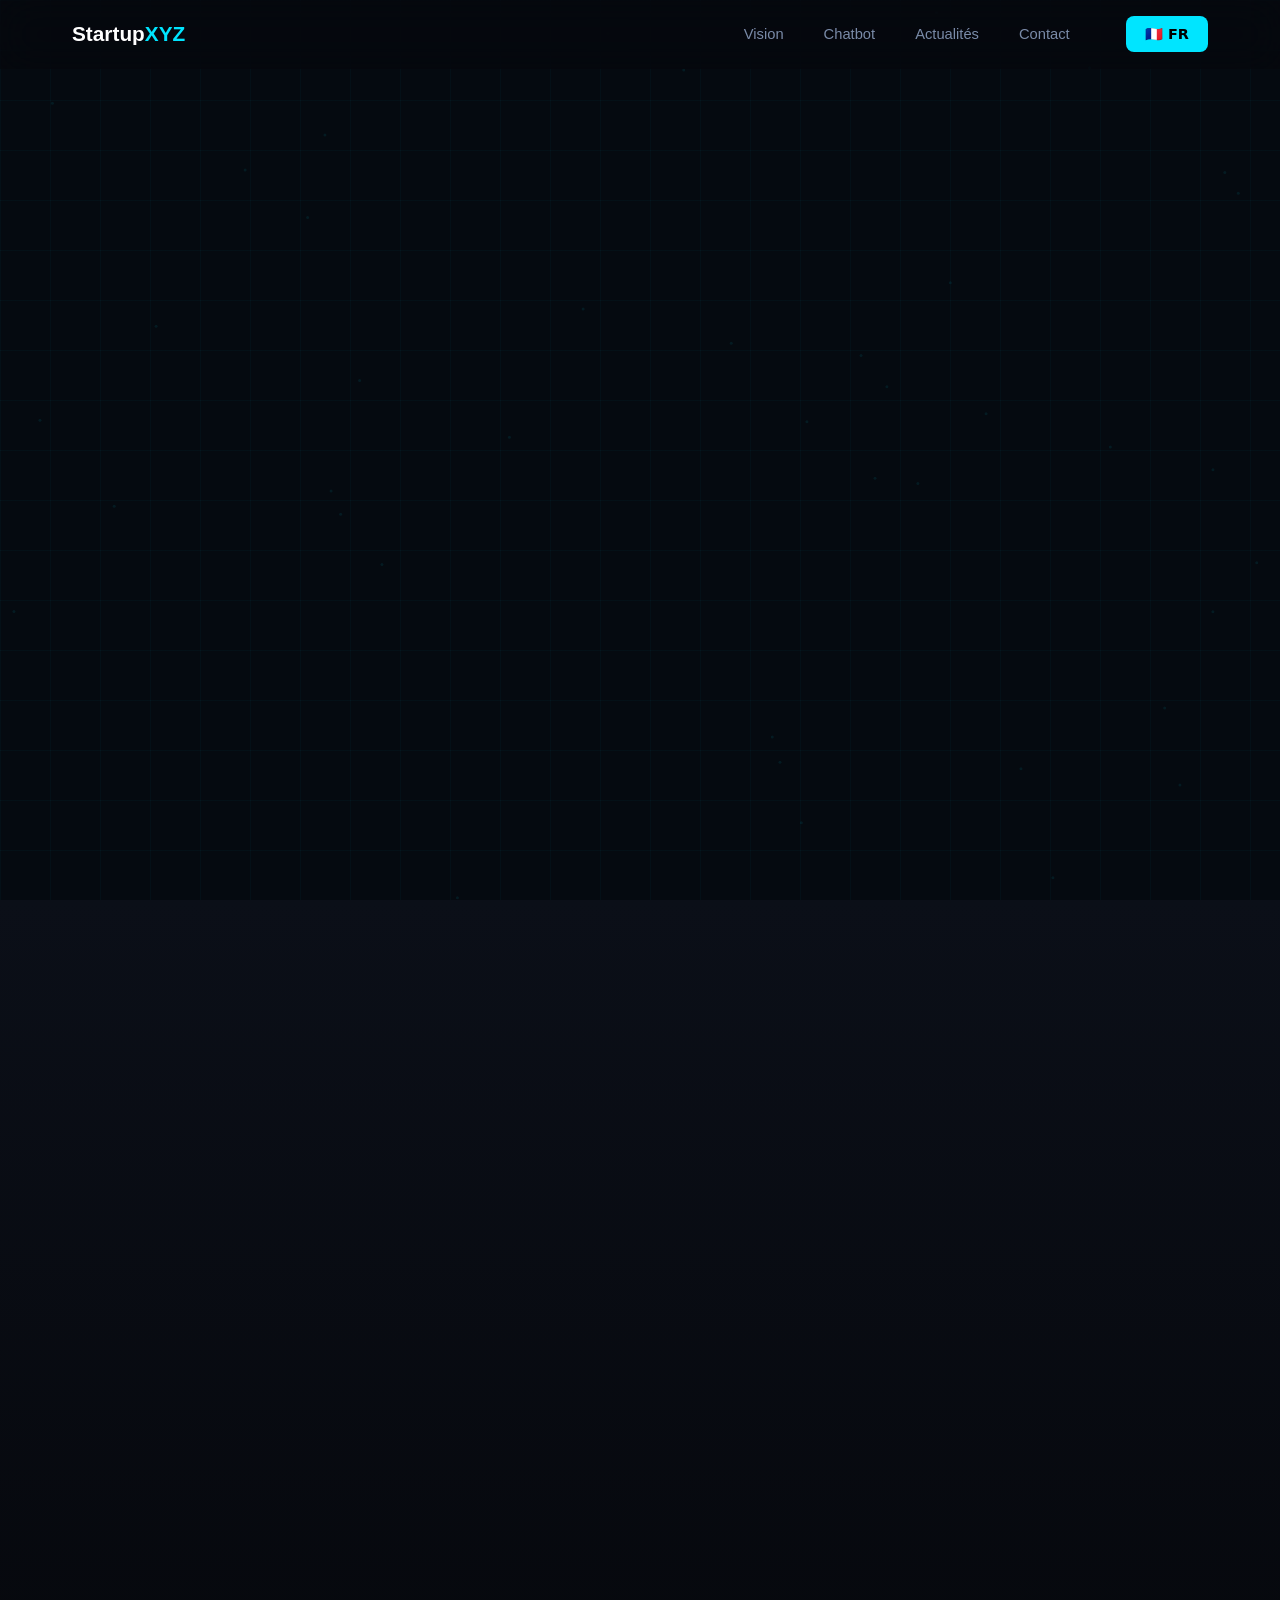
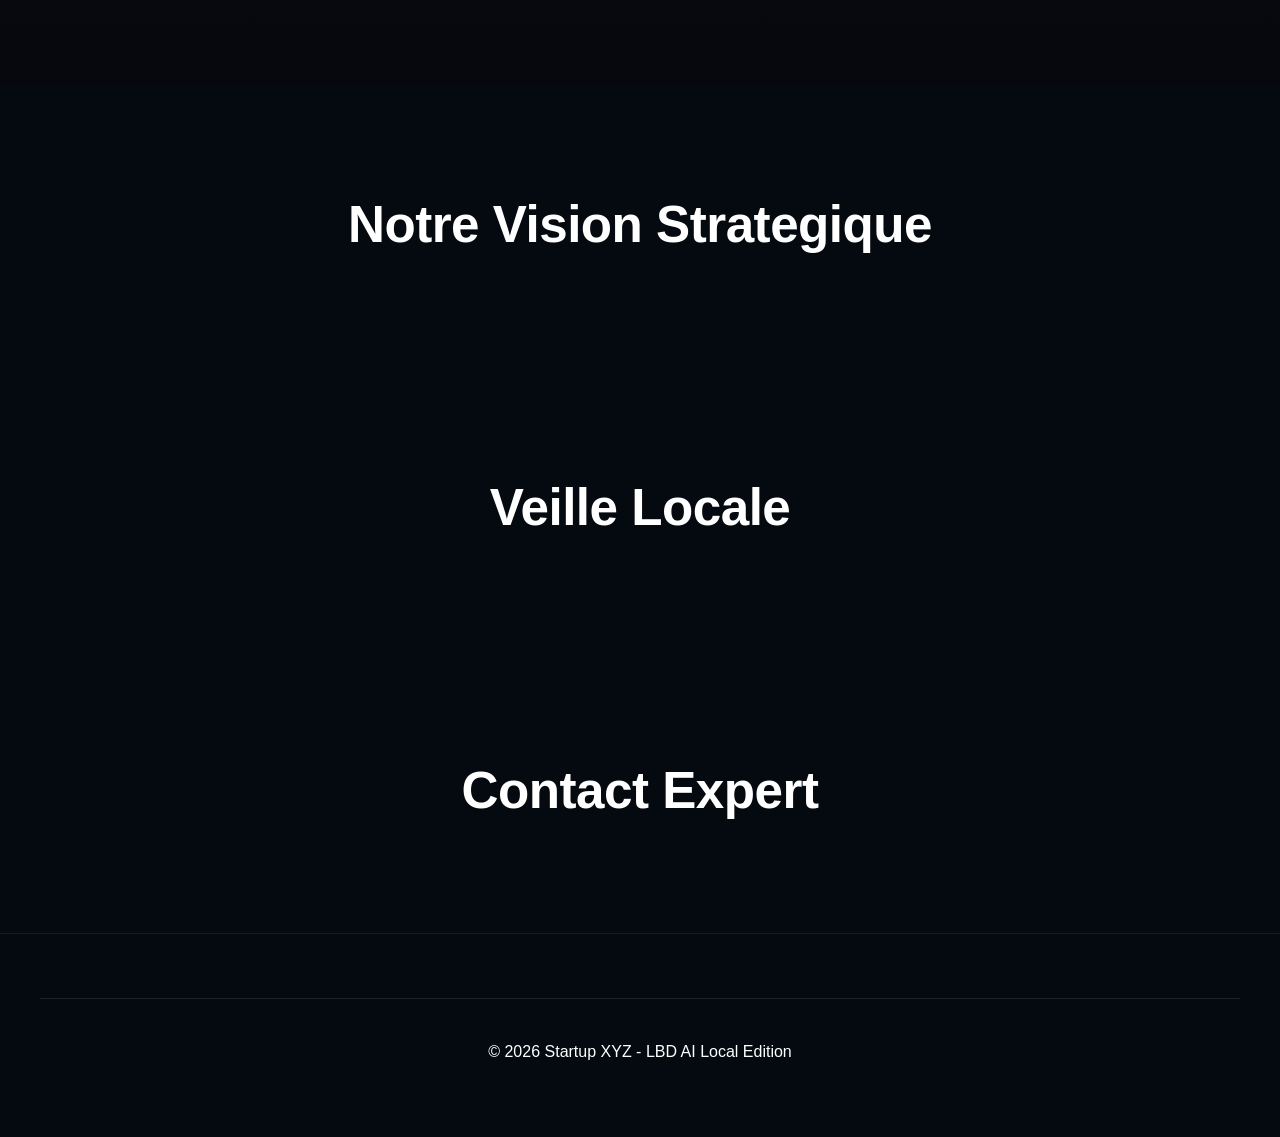
==== index.html @ 2451de5b "Premier deploiement LBD AI" ====
<!DOCTYPE html>
<html lang="fr">
<head>
    <meta charset="UTF-8">
    <meta name="viewport" content="width=device-width, initial-scale=1.0">
    <title data-i18n="doc_title">Startup XYZ | LBD AI - Offline Intelligence</title>
    <link rel="stylesheet" href="style.css">
    <style>
        :root {
            --font-main: 'Segoe UI', Roboto, Helvetica, Arial, sans-serif;
        }
        body { font-family: var(--font-main); background: #050a10; color: #fff; margin: 0; overflow-x: hidden; }
    </style>
</head>
<body>
    <canvas id="particle-canvas"></canvas>

    <header id="main-header">
        <nav class="container">
            <a href="#" class="logo">
                <span class="logo-text">Startup<span class="accent">XYZ</span></span>
            </a>
            <ul class="nav-links">
                <li><a href="#vision" data-i18n="nav_vision">Vision</a></li>
                <li><a href="#chatbot" data-i18n="nav_chatbot">Chatbot</a></li>
                <li><a href="#actualites" data-i18n="nav_actualites">Actualités</a></li>
                <li><a href="#contact" data-i18n="nav_contact">Contact</a></li>
                <li class="lang-switcher">
                    <button class="lang-btn" id="lang-btn"><span id="current-lang-text">🇫🇷 FR</span></button>
                    <div class="lang-dropdown" id="lang-dropdown">
                        <button class="lang-opt" data-lang="fr">🇫🇷 FR</button>
                        <button class="lang-opt" data-lang="en">🇬🇧 EN</button>
                        <button class="lang-opt" data-lang="es">🇪🇸 ES</button>
                        <button class="lang-opt" data-lang="ru">🇷🇺 RU</button>
                    </div>
                </li>
            </ul>
        </nav>
    </header>

    <main>
        <section id="hero">
            <div class="container hero-grid">
                <div class="hero-content">
                    <div class="badge reveal" data-i18n="hero_badge">🔒 Mode Local (Offline)</div>
                    <h1 class="reveal" data-i18n="hero_title">Intelligence Cyber avec <span class="gradient-text">LBD AI</span></h1>
                    <p class="subtitle reveal" data-i18n="hero_subtitle">Plateforme d'analyse géopolitique locale sécurisée.</p>
                    <div class="hero-cta reveal"><a href="#chatbot" class="btn-glow">Lancer l'analyse</a></div>
                </div>
                <div class="hero-visual reveal">
                    <div class="globe-container">
                        <img src="tech_globe.png" alt="Globe" class="hero-img">
                        <div class="pulse-ring"></div>
                    </div>
                </div>
            </div>
        </section>

        <section id="chatbot" class="section section-accent">
            <div class="container">
                <div class="chat-layout">
                    <div class="chat-info reveal">
                        <div class="badge">Système Expert 5.0</div>
                        <h2 data-i18n="chat_title">Analyse <span class="gradient-text">Géo-Tech</span></h2>
                        <ul class="check-list">
                            <li>Analyses multi-sources OSINT</li>
                            <li>Contexte diplomatique</li>
                            <li>Recommandations stratégiques</li>
                        </ul>
                        <div class="nexus-card">
                            <img src="ai_avatar.png" alt="LBD AI" class="nexus-avatar-img">
                            <div class="nexus-id">
                                <span class="nexus-name">LBD <span class="gradient-text">AI</span></span>
                                <span class="nexus-status">Actif & Chiffré</span>
                            </div>
                        </div>
                    </div>
                    
                    <div class="chat-widget reveal" id="chat-widget">
                        <div class="chat-header">
                            <div class="chat-header-left">
                                <img src="ai_avatar.png" alt="LBD AI" class="chat-avatar">
                                <div><span class="chat-bot-name">LBD AI</span><span class="chat-bot-status">Prêt</span></div>
                            </div>
                            <div class="chat-limit-counter" id="chat-limit">Question 0/5</div>
                        </div>
                        <div class="chat-messages" id="chat-messages">
                            <div class="chat-msg bot">
                                <img src="ai_avatar.png" alt="AI" class="msg-avatar">
                                <div class="msg-bubble">Bonjour ! Je suis LBD AI. Comment puis-je vous aider aujourd'hui ?</div>
                            </div>
                        </div>
                        <form class="chat-input-area" id="chat-form">
                            <input type="text" id="chat-input" placeholder="Posez votre question..." autocomplete="off">
                            <button type="submit">GO</button>
                        </form>
                    </div>
                </div>
            </div>
        </section>

        <section id="vision" class="section">
            <div class="container"><h2 style="text-align:center">Notre Vision Strategique</h2></div>
        </section>
        
        <section id="actualites" class="section">
            <div class="container"><h2 style="text-align:center">Veille Locale</h2></div>
        </section>

        <section id="contact" class="section">
            <div class="container"><h2 style="text-align:center">Contact Expert</h2></div>
        </section>
    </main>

    <footer>
        <div class="container" style="text-align:center; padding: 40px 0; border-top: 1px solid rgba(255,255,255,0.1);">
            <p>&copy; 2026 Startup XYZ - LBD AI Local Edition</p>
        </div>
    </footer>

    <script type="module" src="main.js"></script>
</body>
</html>
---- style.css ----
/* ============================================
   GeoTech Analysis — Design System
   ============================================ */

:root {
    --bg: #06080d;
    --bg-card: #0d1117;
    --bg-accent: #0b0f18;
    --primary: #00e5ff;
    --accent: #7c3aed;
    --green: #22d3ee;
    --red: #ef4444;
    --orange: #f59e0b;
    --text: #e8ecf1;
    --text-muted: #7a8ba8;
    --glass: rgba(255, 255, 255, 0.04);
    --glass-border: rgba(255, 255, 255, 0.08);
    --glass-hover: rgba(255, 255, 255, 0.07);
    --radius: 16px;
    --radius-sm: 8px;
    --font: 'Outfit', system-ui, sans-serif;
    --mono: 'JetBrains Mono', monospace;
    --transition: 0.3s cubic-bezier(0.4, 0, 0.2, 1);
    --shadow: 0 8px 32px rgba(0, 0, 0, 0.4);
}

/* Reset */
*, *::before, *::after { margin: 0; padding: 0; box-sizing: border-box; }

html { scroll-behavior: smooth; }

body {
    font-family: var(--font);
    background: var(--bg);
    color: var(--text);
    line-height: 1.65;
    overflow-x: hidden;
    -webkit-font-smoothing: antialiased;
}

a { color: inherit; text-decoration: none; }

img { max-width: 100%; height: auto; }

.container { max-width: 1200px; margin: 0 auto; padding: 0 2rem; }

.section { padding: 7rem 0; position: relative; }

.section-accent {
    background: linear-gradient(180deg, var(--bg-accent) 0%, var(--bg) 100%);
}

/* Elite Background Grid */
body::before {
    content: '';
    position: fixed;
    top: 0;
    left: 0;
    width: 100%;
    height: 100%;
    background-image: 
        linear-gradient(rgba(0, 229, 255, 0.03) 1px, transparent 1px),
        linear-gradient(90deg, rgba(0, 229, 255, 0.03) 1px, transparent 1px);
    background-size: 50px 50px;
    z-index: -1;
    pointer-events: none;
}

/* ============================================
   Particle Canvas
   ============================================ */
#particle-canvas {
    position: fixed;
    top: 0;
    left: 0;
    width: 100%;
    height: 100%;
    z-index: 0;
    pointer-events: none;
    opacity: 0.4;
}

/* ============================================
   Typography
   ============================================ */
h1, h2, h3, h4 { font-weight: 800; line-height: 1.15; }

h1 { font-size: clamp(2.5rem, 5vw, 4.2rem); letter-spacing: -0.02em; }
h2 { font-size: clamp(2rem, 4vw, 3.2rem); letter-spacing: -0.01em; }
h3 { font-size: 1.4rem; font-weight: 700; }

.gradient-text {
    background: linear-gradient(135deg, var(--primary) 0%, var(--accent) 100%);
    -webkit-background-clip: text;
    -webkit-text-fill-color: transparent;
    background-clip: text;
}

/* Glitch Effect */
.glitch-hover:hover {
    animation: glitch 0.3s cubic-bezier(.25,.46,.45,.94) both infinite;
}

@keyframes glitch {
    0% { transform: translate(0); }
    20% { transform: translate(-2px, 2px); }
    40% { transform: translate(-2px, -2px); }
    60% { transform: translate(2px, 2px); }
    80% { transform: translate(2px, -2px); }
    100% { transform: translate(0); }
}

.badge {
    display: inline-block;
    padding: 0.35rem 1rem;
    border-radius: 50px;
    background: rgba(0, 229, 255, 0.08);
    border: 1px solid rgba(0, 229, 255, 0.2);
    color: var(--primary);
    font-size: 0.8rem;
    font-weight: 600;
    text-transform: uppercase;
    letter-spacing: 2px;
    margin-bottom: 1.5rem;
}

/* ============================================
   Glass Effect
   ============================================ */
.glass {
    background: var(--glass);
    backdrop-filter: blur(16px);
    -webkit-backdrop-filter: blur(16px);
    border: 1px solid var(--glass-border);
    border-radius: var(--radius);
}

/* ============================================
   Buttons
   ============================================ */
.btn-glow {
    display: inline-flex;
    align-items: center;
    gap: 0.6rem;
    padding: 0.9rem 2rem;
    background: var(--primary);
    color: #000;
    font-weight: 700;
    font-size: 0.95rem;
    border: none;
    border-radius: var(--radius-sm);
    cursor: pointer;
    font-family: var(--font);
    transition: var(--transition);
    box-shadow: 0 0 20px rgba(0, 229, 255, 0.3);
    position: relative;
    overflow: hidden;
}

.btn-glow::before {
    content: '';
    position: absolute;
    top: 0;
    left: -100%;
    width: 100%;
    height: 100%;
    background: linear-gradient(90deg, transparent, rgba(255,255,255,0.3), transparent);
    transition: left 0.5s;
}

.btn-glow:hover::before { left: 100%; }

.btn-glow:hover {
    transform: translateY(-3px);
    box-shadow: 0 0 40px rgba(0, 229, 255, 0.5);
}

.btn-outline {
    display: inline-flex;
    align-items: center;
    gap: 0.5rem;
    padding: 0.9rem 2rem;
    background: transparent;
    color: var(--text);
    font-weight: 600;
    font-size: 0.95rem;
    border: 1px solid var(--glass-border);
    border-radius: var(--radius-sm);
    cursor: pointer;
    font-family: var(--font);
    transition: var(--transition);
}

.btn-outline:hover {
    border-color: var(--primary);
    background: rgba(0, 229, 255, 0.05);
    color: var(--primary);
}

.btn-nav {
    padding: 0.6rem 1.5rem;
    background: var(--primary);
    color: #000 !important;
    font-weight: 700;
    border-radius: var(--radius-sm);
    font-size: 0.9rem;
    transition: var(--transition);
}

.btn-nav:hover { box-shadow: 0 0 20px rgba(0, 229, 255, 0.4); }

.btn-full { width: 100%; justify-content: center; }

/* ============================================
   Header
   ============================================ */
#main-header {
    position: fixed;
    top: 0;
    width: 100%;
    z-index: 1000;
    padding: 1rem 0;
    background: rgba(6, 8, 13, 0.6);
    backdrop-filter: blur(20px);
    -webkit-backdrop-filter: blur(20px);
    border-bottom: 1px solid transparent;
    transition: var(--transition);
}

#main-header.scrolled {
    background: rgba(6, 8, 13, 0.92);
    border-bottom-color: var(--glass-border);
    padding: 0.7rem 0;
}

#main-header .container {
    display: flex;
    justify-content: space-between;
    align-items: center;
}

.logo {
    display: flex;
    align-items: center;
    gap: 0.6rem;
    font-size: 1.3rem;
    font-weight: 800;
    z-index: 1001;
}

.logo .accent { color: var(--primary); }

.nav-links {
    list-style: none;
    display: flex;
    align-items: center;
    gap: 2.5rem;
}

.nav-links a {
    font-size: 0.92rem;
    font-weight: 500;
    color: var(--text-muted);
    transition: color var(--transition);
    position: relative;
}

.nav-links a:not(.btn-nav):hover { color: var(--primary); }

.nav-links a:not(.btn-nav)::after {
    content: '';
    position: absolute;
    bottom: -4px;
    left: 0;
    width: 0;
    height: 2px;
    background: var(--primary);
    transition: width var(--transition);
}

.nav-links a:not(.btn-nav):hover::after { width: 100%; }

/* ============================================
   Language Switcher — Premium Dropdown
   ============================================ */
.lang-switcher {
    position: relative;
    margin-left: 1rem;
}

.lang-btn {
    display: flex;
    align-items: center;
    gap: 0.6rem;
    padding: 0.6rem 1.2rem;
    background: var(--primary);
    border: none;
    border-radius: var(--radius-sm);
    color: #000;
    cursor: pointer;
    font-size: 0.9rem;
    font-weight: 700;
    font-family: var(--font);
    transition: var(--transition);
}

.lang-btn:hover {
    box-shadow: 0 0 20px rgba(0, 229, 255, 0.4);
    transform: translateY(-2px);
}

.lang-btn .lang-text {
    letter-spacing: 0.5px;
}

.lang-dropdown {
    position: absolute;
    top: 130%;
    right: 0;
    width: 150px;
    background: rgba(6, 8, 13, 0.85);
    border: 1px solid rgba(0, 229, 255, 0.2);
    border-radius: var(--radius-sm);
    box-shadow: 0 10px 30px rgba(0, 0, 0, 0.5), inset 0 0 0 1px rgba(255, 255, 255, 0.05);
    padding: 0.4rem;
    display: none;
    flex-direction: column;
    gap: 0.2rem;
    z-index: 1001;
    backdrop-filter: blur(16px);
}

.lang-dropdown.open {
    display: flex;
    animation: dropdownFade 0.25s cubic-bezier(0.16, 1, 0.3, 1);
}

@keyframes dropdownFade {
    from { opacity: 0; transform: translateY(-10px) scale(0.95); }
    to { opacity: 1; transform: translateY(0) scale(1); }
}

.lang-opt {
    display: flex;
    align-items: center;
    gap: 0.8rem;
    padding: 0.6rem 0.8rem;
    background: transparent;
    border: none;
    color: var(--text-muted);
    cursor: pointer;
    border-radius: 6px;
    font-size: 0.85rem;
    font-weight: 500;
    transition: 0.2s;
    width: 100%;
    text-align: left;
    font-family: var(--font);
}

.lang-opt:hover {
    background: linear-gradient(90deg, rgba(0, 229, 255, 0.1) 0%, transparent 100%);
    color: var(--primary);
    transform: translateX(4px);
}

.lang-opt span { font-size: 1.1rem; }

.hamburger {
    display: none;
    flex-direction: column;
    gap: 5px;
    background: none;
    border: none;
    cursor: pointer;
    z-index: 1001;
}

.hamburger span {
    width: 24px;
    height: 2px;
    background: var(--text);
    transition: var(--transition);
}

/* ============================================
   Hero
   ============================================ */
#hero {
    min-height: 100vh;
    display: flex;
    align-items: center;
    position: relative;
    padding-top: 6rem;
}

.hero-bg-glow {
    position: absolute;
    width: 800px;
    height: 800px;
    right: -200px;
    top: -100px;
    background: radial-gradient(circle, rgba(124, 58, 237, 0.15) 0%, transparent 70%);
    z-index: 0;
    animation: glowPulse 8s ease-in-out infinite;
}

@keyframes glowPulse {
    0%, 100% { opacity: 0.5; transform: scale(1); }
    50% { opacity: 1; transform: scale(1.1); }
}

.hero-grid {
    display: grid;
    grid-template-columns: 1.1fr 0.9fr;
    gap: 4rem;
    align-items: center;
    position: relative;
    z-index: 1;
}

.hero-content {
    max-width: 650px;
    position: relative;
}

.hero-content h1 {
    font-size: 3.8rem;
    line-height: 1.1;
    font-weight: 900;
    margin-top: 1rem;
    margin-bottom: 1.5rem;
    letter-spacing: -1px;
    background: linear-gradient(180deg, #FFFFFF 0%, #B0C4DE 100%);
    -webkit-background-clip: text;
    background-clip: text;
    -webkit-text-fill-color: transparent;
    text-shadow: 0px 4px 20px rgba(0, 0, 0, 0.4);
}

.hero-content h1 .gradient-text {
    background: linear-gradient(135deg, var(--primary) 0%, var(--accent) 50%, #FF007F 100%);
    background-size: 200% auto;
    -webkit-background-clip: text;
    background-clip: text;
    -webkit-text-fill-color: transparent;
    animation: textShine 4s linear infinite;
    text-shadow: 0 0 30px rgba(0, 229, 255, 0.4);
}

@keyframes textShine {
    to { background-position: 200% center; }
}

.subtitle {
    font-size: 1.25rem;
    color: #cbd5e1;
    margin-bottom: 2.5rem;
    line-height: 1.6;
    font-weight: 300;
    max-width: 90%;
}

.hero-cta {
    display: flex;
    gap: 1.2rem;
    margin-bottom: 3.5rem;
    flex-wrap: wrap;
}

.hero-stats {
    display: flex;
    align-items: center;
    gap: 2rem;
    padding: 1.5rem 2rem;
    background: var(--glass);
    border: 1px solid var(--glass-border);
    border-radius: var(--radius);
}

.stat strong {
    display: block;
    font-size: 1.8rem;
    color: var(--primary);
    font-weight: 800;
}

.stat span {
    font-size: 0.8rem;
    color: var(--text-muted);
    text-transform: uppercase;
    letter-spacing: 1px;
}

.stat-divider {
    width: 1px;
    height: 40px;
    background: var(--glass-border);
}

/* Globe */
.globe-container {
    position: relative;
    display: flex;
    justify-content: center;
    align-items: center;
}

.hero-img {
    width: 100%;
    max-width: 500px;
    animation: float 12s ease-in-out infinite;
    filter: drop-shadow(0 0 60px rgba(0, 229, 255, 0.15));
    position: relative;
    z-index: 2;
}

/* Cyber Scanner Animation */
.globe-container::after {
    content: '';
    position: absolute;
    top: 0;
    left: 0;
    width: 100%;
    height: 2px;
    background: linear-gradient(90deg, transparent, var(--primary), transparent);
    box-shadow: 0 0 15px var(--primary);
    z-index: 3;
    animation: scan 4s linear infinite;
}

@keyframes scan {
    0% { top: 10%; opacity: 0; }
    10% { opacity: 1; }
    90% { opacity: 1; }
    100% { top: 90%; opacity: 0; }
}

@keyframes float {
    0%, 100% { transform: translateY(0) rotate(0deg); }
    25% { transform: translateY(-15px) rotate(1deg); }
    75% { transform: translateY(10px) rotate(-1deg); }
}

.pulse-ring {
    position: absolute;
    width: 300px;
    height: 300px;
    border-radius: 50%;
    border: 1px solid rgba(0, 229, 255, 0.15);
    animation: pulseRing 4s ease-out infinite;
}

.pulse-ring.delay-1 { animation-delay: 1.3s; }
.pulse-ring.delay-2 { animation-delay: 2.6s; }

@keyframes pulseRing {
    0% { transform: scale(0.8); opacity: 1; }
    100% { transform: scale(2.5); opacity: 0; }
}

/* Scroll Indicator */
.scroll-indicator {
    position: absolute;
    bottom: 2rem;
    left: 50%;
    transform: translateX(-50%);
    display: flex;
    flex-direction: column;
    align-items: center;
    gap: 0.8rem;
    color: var(--text-muted);
    font-size: 0.75rem;
    letter-spacing: 2px;
    text-transform: uppercase;
}

.scroll-line {
    width: 1px;
    height: 40px;
    background: linear-gradient(to bottom, var(--primary), transparent);
    animation: scrollBounce 2s infinite;
}

@keyframes scrollBounce {
    0%, 100% { transform: scaleY(1); opacity: 1; }
    50% { transform: scaleY(0.5); opacity: 0.3; }
}

/* ============================================
   Features
   ============================================ */
.section-header-center {
    text-align: center;
    margin-bottom: 4rem;
}

.section-subtitle {
    color: var(--text-muted);
    font-size: 1.1rem;
    margin-top: 1rem;
    max-width: 500px;
    margin-left: auto;
    margin-right: auto;
}

.features-grid {
    display: grid;
    grid-template-columns: repeat(3, 1fr);
    gap: 2rem;
}

.feature-card {
    position: relative;
    padding: 2.5rem;
    background: var(--glass);
    border: 1px solid var(--glass-border);
    border-radius: var(--radius);
    transition: var(--transition);
    overflow: hidden;
}

.feature-card:hover {
    transform: translateY(-8px);
    border-color: rgba(0, 229, 255, 0.3);
    background: var(--glass-hover);
    box-shadow: 0 20px 60px rgba(0, 0, 0, 0.3);
}

.feature-icon {
    margin-bottom: 1.5rem;
    width: 56px;
    height: 56px;
    display: flex;
    align-items: center;
    justify-content: center;
    background: rgba(0, 229, 255, 0.06);
    border-radius: 12px;
}

.feature-card h3 { margin-bottom: 0.8rem; }

.feature-card p { color: var(--text-muted); font-size: 0.95rem; }

.feature-number {
    position: absolute;
    top: 1.5rem;
    right: 1.5rem;
    font-size: 3rem;
    font-weight: 900;
    color: rgba(255, 255, 255, 0.03);
    line-height: 1;
}

/* ============================================
   Chat Section
   ============================================ */
.chat-layout {
    display: grid;
    grid-template-columns: 1fr 1.2fr;
    gap: 4rem;
    align-items: center;
}

.chat-info h2 { margin-bottom: 1.5rem; }
.chat-info > p { color: var(--text-muted); margin-bottom: 2rem; }

.check-list {
    list-style: none;
    display: flex;
    flex-direction: column;
    gap: 1rem;
}

.check-list li {
    display: flex;
    align-items: center;
    gap: 0.8rem;
    font-weight: 500;
}

/* ============================================
   Nexus AI Identity Card
   ============================================ */
.nexus-card {
    display: flex;
    align-items: center;
    gap: 1.5rem;
    margin-top: 2.5rem;
    padding: 1.2rem 1.5rem;
    background: linear-gradient(135deg, rgba(0, 229, 255, 0.04) 0%, rgba(124, 58, 237, 0.06) 100%);
    border: 1px solid rgba(0, 229, 255, 0.15);
    border-radius: var(--radius);
    position: relative;
    overflow: hidden;
    backdrop-filter: blur(8px);
}

.nexus-card::before {
    content: '';
    position: absolute;
    top: 0;
    left: -100%;
    width: 100%;
    height: 1px;
    background: linear-gradient(90deg, transparent, var(--primary), transparent);
    animation: shimmer 3s linear infinite;
}

@keyframes shimmer {
    0% { left: -100%; }
    100% { left: 100%; }
}

.nexus-avatar-wrap {
    position: relative;
    width: 72px;
    height: 72px;
    flex-shrink: 0;
}

.nexus-avatar-img {
    width: 72px;
    height: 72px;
    border-radius: 50%;
    object-fit: cover;
    object-position: center top;
    border: 2px solid rgba(0, 229, 255, 0.4);
    box-shadow: 0 0 20px rgba(0, 229, 255, 0.25), 0 0 40px rgba(124, 58, 237, 0.15);
    position: relative;
    z-index: 2;
}

.nexus-avatar-ring {
    position: absolute;
    inset: -6px;
    border-radius: 50%;
    border: 1px solid rgba(0, 229, 255, 0.25);
    animation: ringPulse 3s ease-out infinite;
    z-index: 1;
}

.nexus-avatar-ring.delay-1 {
    inset: -12px;
    animation-delay: 1.5s;
    border-color: rgba(124, 58, 237, 0.2);
}

@keyframes ringPulse {
    0% { transform: scale(0.9); opacity: 0.8; }
    100% { transform: scale(1.3); opacity: 0; }
}

.nexus-scan-line {
    position: absolute;
    top: 20%;
    left: 0;
    width: 100%;
    height: 2px;
    background: linear-gradient(90deg, transparent, rgba(0, 229, 255, 0.7), transparent);
    z-index: 3;
    animation: nexusScan 2.5s ease-in-out infinite;
    border-radius: 50%;
}

@keyframes nexusScan {
    0%   { top: 5%; opacity: 0; }
    10%  { opacity: 1; }
    90%  { opacity: 1; }
    100% { top: 95%; opacity: 0; }
}

.nexus-id {
    display: flex;
    flex-direction: column;
    gap: 0.3rem;
}

.nexus-name {
    font-size: 1.2rem;
    font-weight: 800;
    letter-spacing: 2px;
    line-height: 1;
}

.nexus-status {
    display: flex;
    align-items: center;
    gap: 0.5rem;
    font-size: 0.78rem;
    color: #22c55e;
    font-weight: 600;
    font-family: var(--mono);
}

.nexus-dot {
    width: 6px;
    height: 6px;
    background: #22c55e;
    border-radius: 50%;
    box-shadow: 0 0 6px #22c55e;
    display: inline-block;
    animation: blink 2s infinite;
}

.nexus-model {
    font-size: 0.72rem;
    color: var(--text-muted);
    font-family: var(--mono);
    letter-spacing: 0.5px;
}

.chat-widget-wrapper { position: relative; }

/* ============================================
   Custom Chat Widget
   ============================================ */
.chat-widget {
    display: flex;
    flex-direction: column;
    height: 560px;
    border-radius: 16px;
    overflow: hidden;
    background: var(--bg-card);
    border: 1px solid var(--glass-border);
    box-shadow: 0 20px 60px rgba(0, 0, 0, 0.4);
}

.chat-header {
    display: flex;
    justify-content: space-between;
    align-items: center;
    padding: 1rem 1.5rem;
    border-bottom: 1px solid var(--glass-border);
    background: rgba(255, 255, 255, 0.02);
}

.chat-header-left {
    display: flex;
    align-items: center;
    gap: 0.8rem;
}

.chat-avatar {
    width: 36px;
    height: 36px;
    border-radius: 50%;
    object-fit: cover;
    border: 1.5px solid rgba(0, 229, 255, 0.4);
}

.chat-bot-name {
    display: block;
    font-weight: 700;
    font-size: 0.9rem;
    letter-spacing: 1px;
}

.chat-bot-status {
    display: flex;
    align-items: center;
    gap: 0.4rem;
    font-size: 0.72rem;
    color: #22c55e;
    font-family: var(--mono);
}

.chat-powered {
    font-size: 0.7rem;
    color: var(--text-muted);
    font-family: var(--mono);
    letter-spacing: 0.5px;
    background: rgba(0, 229, 255, 0.06);
    padding: 0.3rem 0.6rem;
    border-radius: 4px;
    border: 1px solid rgba(0, 229, 255, 0.1);
}

.chat-messages {
    flex: 1;
    padding: 1.5rem;
    overflow-y: auto;
    display: flex;
    flex-direction: column;
    gap: 1rem;
    scroll-behavior: smooth;
}

.chat-messages::-webkit-scrollbar { width: 4px; }
.chat-messages::-webkit-scrollbar-track { background: transparent; }
.chat-messages::-webkit-scrollbar-thumb { background: rgba(0, 229, 255, 0.2); border-radius: 4px; }

.chat-msg {
    display: flex;
    gap: 0.7rem;
    max-width: 85%;
    animation: msgAppear 0.3s ease;
}

@keyframes msgAppear {
    from { opacity: 0; transform: translateY(10px); }
    to { opacity: 1; transform: translateY(0); }
}

.chat-msg.bot { align-self: flex-start; }
.chat-msg.user { align-self: flex-end; flex-direction: row-reverse; }

.msg-avatar {
    width: 30px;
    height: 30px;
    border-radius: 50%;
    object-fit: cover;
    flex-shrink: 0;
    border: 1px solid rgba(0, 229, 255, 0.3);
}

.chat-msg.user .msg-avatar { display: none; }

.msg-bubble {
    padding: 0.8rem 1.2rem;
    border-radius: 2px 12px 12px 12px;
    font-size: 0.9rem;
    line-height: 1.6;
}

.chat-msg.bot .msg-bubble {
    background: rgba(255, 255, 255, 0.04);
    border: 1px solid var(--glass-border);
    color: var(--text-muted);
    font-family: var(--mono);
    font-size: 0.85rem;
}

.chat-msg.user .msg-bubble {
    background: linear-gradient(135deg, var(--accent), rgba(124, 58, 237, 0.7));
    color: #fff;
    border-radius: 12px 12px 2px 12px;
}

.msg-bubble.typing::after {
    content: '▌';
    animation: cursorBlink 0.8s infinite;
}

@keyframes blink {
    0%, 100% { opacity: 1; }
    50% { opacity: 0.3; }
}

@keyframes cursorBlink {
    0%, 100% { opacity: 1; }
    50% { opacity: 0; }
}

.chat-input-area {
    display: flex;
    gap: 0.8rem;
    padding: 1rem 1.5rem;
    background: rgba(0, 0, 0, 0.3);
    border-top: 1px solid var(--glass-border);
}

.chat-input-area input {
    flex: 1;
    background: rgba(255, 255, 255, 0.04);
    border: 1px solid var(--glass-border);
    border-radius: var(--radius-sm);
    padding: 0.8rem 1rem;
    color: var(--text);
    font-family: var(--font);
    font-size: 0.9rem;
    outline: none;
    transition: border-color var(--transition);
}

.chat-input-area input:focus { border-color: var(--primary); }

.chat-input-area button {
    width: 44px;
    height: 44px;
    display: flex;
    align-items: center;
    justify-content: center;
    background: var(--primary);
    border: none;
    border-radius: var(--radius-sm);
    cursor: pointer;
    color: #000;
    transition: var(--transition);
    flex-shrink: 0;
}

.chat-input-area button:hover { box-shadow: 0 0 15px rgba(0, 229, 255, 0.4); }

/* ============================================
   News Section
   ============================================ */
.section-header-row {
    display: flex;
    justify-content: space-between;
    align-items: flex-end;
    margin-bottom: 3rem;
    flex-wrap: wrap;
    gap: 1.5rem;
}

.news-controls {
    display: flex;
    gap: 0.5rem;
}

.filter-btn {
    padding: 0.5rem 1.2rem;
    background: var(--glass);
    border: 1px solid var(--glass-border);
    border-radius: 50px;
    color: var(--text-muted);
    font-size: 0.85rem;
    font-weight: 500;
    cursor: pointer;
    font-family: var(--font);
    transition: var(--transition);
}

.filter-btn.active, .filter-btn:hover {
    color: var(--primary);
    border-color: var(--primary);
    background: rgba(0, 229, 255, 0.08);
}

.alert-banner {
    display: flex;
    align-items: center;
    gap: 1rem;
    padding: 1rem 1.5rem;
    margin-bottom: 2.5rem;
    border-left: 3px solid var(--red);
    position: relative;
    overflow: hidden;
}

.alert-pulse {
    position: absolute;
    left: 0;
    top: 0;
    width: 3px;
    height: 100%;
    background: var(--red);
    animation: alertPulse 2s infinite;
}

@keyframes alertPulse {
    0%, 100% { opacity: 1; }
    50% { opacity: 0.3; }
}

.alert-tag {
    background: rgba(239, 68, 68, 0.2);
    color: var(--red);
    padding: 0.2rem 0.6rem;
    font-size: 0.7rem;
    font-weight: 800;
    letter-spacing: 1px;
    border-radius: 3px;
    flex-shrink: 0;
}

.alert-banner p {
    font-size: 0.9rem;
    color: var(--text-muted);
}

.news-grid {
    display: grid;
    grid-template-columns: repeat(3, 1fr);
    gap: 1.5rem;
}

.news-card {
    position: relative;
    padding: 1.5rem;
    background: var(--glass);
    border: 1px solid var(--glass-border);
    border-radius: var(--radius);
    transition: var(--transition);
    cursor: pointer;
    overflow: hidden;
}

.news-card:hover {
    border-color: rgba(0, 229, 255, 0.3);
    transform: translateY(-4px);
    background: var(--glass-hover);
}

.news-card .news-tag {
    display: inline-block;
    padding: 0.15rem 0.5rem;
    font-size: 0.7rem;
    font-weight: 700;
    text-transform: uppercase;
    letter-spacing: 1px;
    border-radius: 3px;
    margin-bottom: 0.8rem;
}

.news-tag.cyber { background: rgba(0, 229, 255, 0.12); color: var(--primary); }
.news-tag.geopolitique { background: rgba(124, 58, 237, 0.15); color: var(--accent); }
.news-tag.urgent { background: rgba(239, 68, 68, 0.15); color: var(--red); }

.news-card h4 {
    font-size: 1.05rem;
    font-weight: 700;
    margin-bottom: 0.6rem;
    line-height: 1.35;
}

.news-card p {
    font-size: 0.85rem;
    color: var(--text-muted);
    line-height: 1.5;
}

.news-card .news-date {
    display: block;
    margin-top: 1rem;
    font-size: 0.75rem;
    color: var(--text-muted);
    font-family: var(--mono);
    opacity: 0.6;
}

.news-skeleton {
    height: 200px;
    border-radius: var(--radius);
    background: linear-gradient(90deg, var(--glass) 25%, rgba(255,255,255,0.06) 50%, var(--glass) 75%);
    background-size: 200% 100%;
    animation: shimmer 1.5s infinite;
}

@keyframes shimmer {
    0% { background-position: 200% 0; }
    100% { background-position: -200% 0; }
}

.news-footer {
    text-align: center;
    margin-top: 2rem;
    color: var(--text-muted);
    font-size: 0.85rem;
}

/* ============================================
   Contact
   ============================================ */
.contact-layout {
    display: grid;
    grid-template-columns: 1fr 1.2fr;
    gap: 4rem;
    align-items: start;
}

.contact-info h2 { margin-bottom: 1.5rem; }
.contact-info > p { color: var(--text-muted); margin-bottom: 2.5rem; line-height: 1.7; }

.contact-highlights {
    display: flex;
    flex-direction: column;
    gap: 1.5rem;
}

.highlight-item {
    display: flex;
    align-items: center;
    gap: 1rem;
}

.highlight-icon {
    width: 48px;
    height: 48px;
    display: flex;
    align-items: center;
    justify-content: center;
    background: rgba(0, 229, 255, 0.06);
    border-radius: 12px;
    flex-shrink: 0;
}

.highlight-item strong { display: block; font-size: 0.95rem; }
.highlight-item span { font-size: 0.82rem; color: var(--text-muted); }

/* Form */
#contact-form {
    padding: 2.5rem;
}

.form-group {
    margin-bottom: 1.5rem;
}

.form-row {
    display: grid;
    grid-template-columns: 1fr 1fr;
    gap: 1rem;
}

label {
    display: block;
    font-size: 0.85rem;
    font-weight: 600;
    margin-bottom: 0.5rem;
    color: var(--text-muted);
}

input, select, textarea {
    width: 100%;
    padding: 0.75rem 1rem;
    background: rgba(0, 0, 0, 0.3);
    border: 1px solid var(--glass-border);
    border-radius: var(--radius-sm);
    color: var(--text);
    font-family: var(--font);
    font-size: 0.9rem;
    outline: none;
    transition: border-color var(--transition);
}

input:focus, select:focus, textarea:focus {
    border-color: var(--primary);
    box-shadow: 0 0 0 3px rgba(0, 229, 255, 0.08);
}

select {
    appearance: none;
    cursor: pointer;
    background-image: url("data:image/svg+xml;utf8,<svg xmlns='http://www.w3.org/2000/svg' width='12' height='12' fill='%237a8ba8' viewBox='0 0 16 16'><path d='M8 11L3 6h10z'/></svg>");
    background-repeat: no-repeat;
    background-position: right 1rem center;
}

select option { background: var(--bg-card); }

textarea { resize: vertical; min-height: 100px; }

.form-note {
    text-align: center;
    font-size: 0.8rem;
    color: var(--text-muted);
    margin-top: 1rem;
}

.form-success {
    padding: 3rem;
    text-align: center;
}

.success-icon {
    width: 64px;
    height: 64px;
    line-height: 64px;
    border-radius: 50%;
    background: rgba(0, 229, 255, 0.1);
    color: var(--primary);
    font-size: 2rem;
    margin: 0 auto 1.5rem;
}

.form-success h3 {
    font-size: 1.5rem;
    margin-bottom: 0.8rem;
}

.form-success p { color: var(--text-muted); }

/* ============================================
   Footer
   ============================================ */
footer {
    border-top: 1px solid var(--glass-border);
    padding: 4rem 0 2rem;
    position: relative;
    z-index: 1;
}

.footer-grid {
    display: grid;
    grid-template-columns: 1.5fr 1fr 1fr 1fr;
    gap: 3rem;
    margin-bottom: 3rem;
}

.footer-brand p { color: var(--text-muted); margin-top: 1rem; font-size: 0.9rem; max-width: 280px; }

.footer-col h4 {
    font-size: 0.9rem;
    font-weight: 700;
    margin-bottom: 1.2rem;
    color: var(--primary);
}

.footer-col a {
    display: block;
    color: var(--text-muted);
    font-size: 0.88rem;
    margin-bottom: 0.7rem;
    transition: color var(--transition);
}

.footer-col a:hover { color: var(--primary); }

.footer-bottom {
    display: flex;
    justify-content: space-between;
    align-items: center;
    padding-top: 2rem;
    border-top: 1px solid var(--glass-border);
    font-size: 0.85rem;
    color: var(--text-muted);
}

.footer-socials {
    display: flex;
    gap: 1rem;
}

.footer-socials a {
    width: 36px;
    height: 36px;
    display: flex;
    align-items: center;
    justify-content: center;
    border: 1px solid var(--glass-border);
    border-radius: 50%;
    font-size: 0.8rem;
    font-weight: 700;
    transition: var(--transition);
}

.footer-socials a:hover {
    border-color: var(--primary);
    color: var(--primary);
    background: rgba(0, 229, 255, 0.06);
}

/* ============================================
   Reveal Animations
   ============================================ */
.reveal {
    opacity: 0;
    transform: translateY(30px);
    transition: opacity 0.8s ease, transform 0.8s ease;
}

.reveal.visible {
    opacity: 1;
    transform: translateY(0);
}

.reveal-delay-1 { transition-delay: 0.15s; }
.reveal-delay-2 { transition-delay: 0.3s; }
.reveal-delay-3 { transition-delay: 0.45s; }

/* ============================================
   Responsive
   ============================================ */
@media (max-width: 1024px) {
    .hero-grid { grid-template-columns: 1fr; text-align: center; }
    .hero-content { max-width: 100%; }
    .hero-visual { display: none; }
    .hero-cta { justify-content: center; }
    .hero-stats { justify-content: center; }
    .features-grid { grid-template-columns: 1fr; }
    .chat-layout { grid-template-columns: 1fr; }
    .contact-layout { grid-template-columns: 1fr; }
    .news-grid { grid-template-columns: 1fr 1fr; }
    .footer-grid { grid-template-columns: 1fr 1fr; gap: 2rem; }
}

@media (max-width: 768px) {
    .nav-links {
        position: fixed;
        top: 0;
        right: -100%;
        width: 75%;
        height: 100vh;
        background: var(--bg-card);
        flex-direction: column;
        justify-content: center;
        padding: 2rem;
        gap: 2rem;
        transition: right 0.4s ease;
        border-left: 1px solid var(--glass-border);
    }
    .nav-links.open { right: 0; }
    .hamburger { display: flex; }
    .news-grid { grid-template-columns: 1fr; }
    .form-row { grid-template-columns: 1fr; }
    .footer-grid { grid-template-columns: 1fr; }
    .footer-bottom { flex-direction: column; gap: 1rem; text-align: center; }
    .section { padding: 5rem 0; }
    .section-header-row { flex-direction: column; align-items: flex-start; }
}
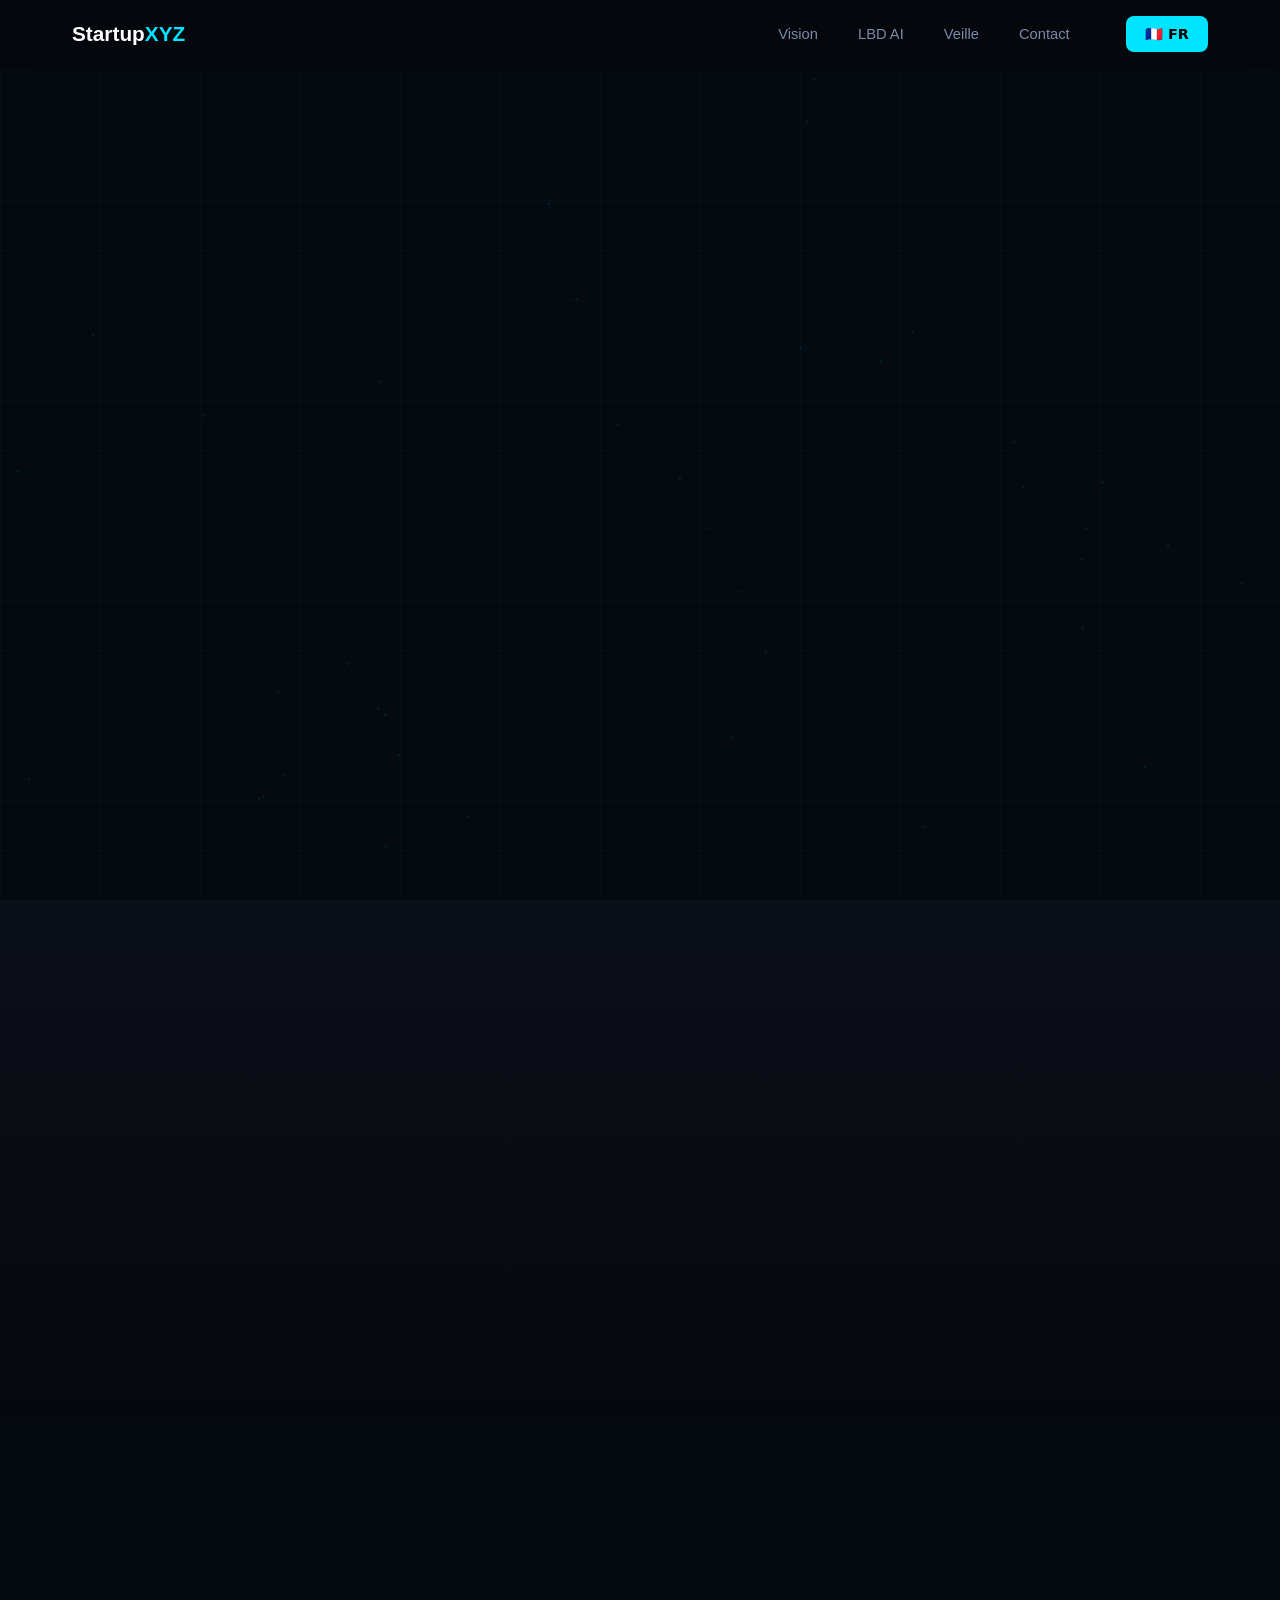
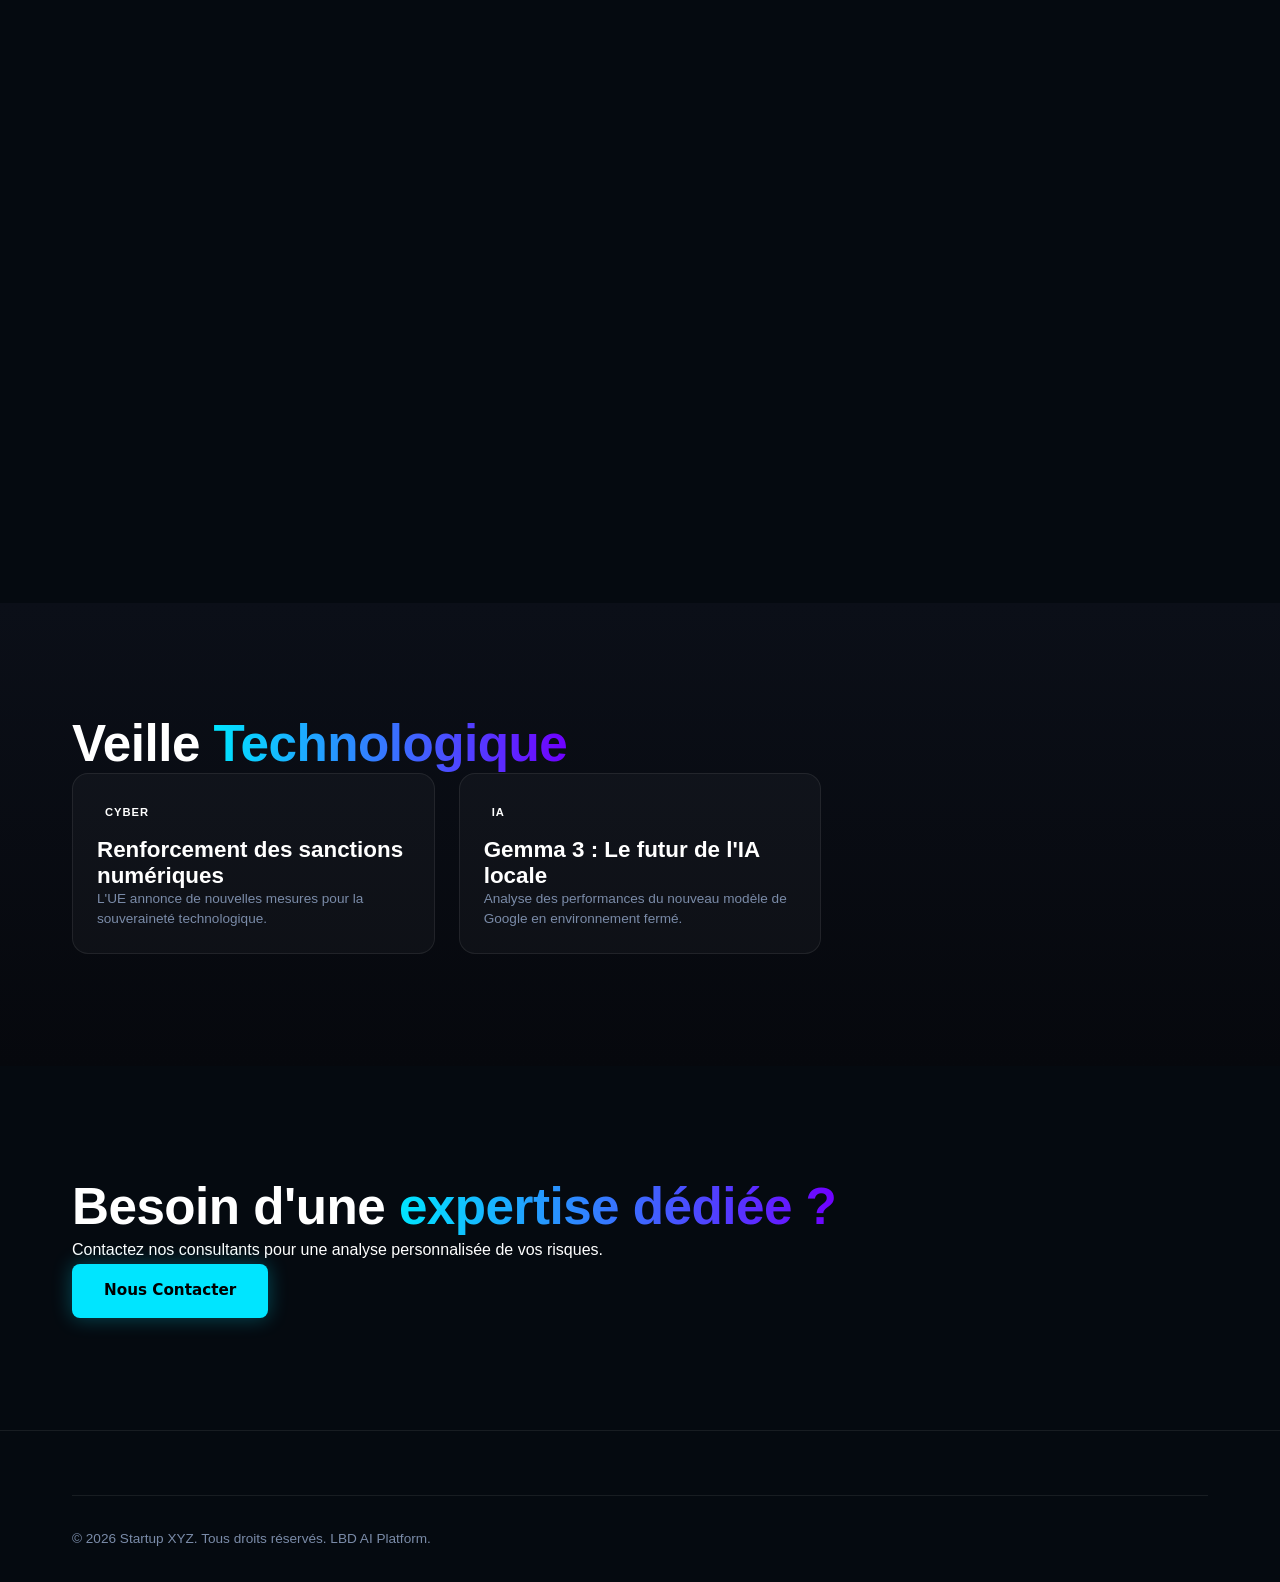
==== commit 3caa1020: "Site Premium Full Version" ====
--- a/index.html
+++ b/index.html
@@ -3,13 +3,28 @@
 <head>
     <meta charset="UTF-8">
     <meta name="viewport" content="width=device-width, initial-scale=1.0">
-    <title data-i18n="doc_title">Startup XYZ | LBD AI - Offline Intelligence</title>
+    <title>Startup XYZ | LBD AI - Solution Cyber-Géopolitique</title>
     <link rel="stylesheet" href="style.css">
     <style>
         :root {
-            --font-main: 'Segoe UI', Roboto, Helvetica, Arial, sans-serif;
+            --primary: #00e5ff;
+            --secondary: #7000ff;
+            --bg-dark: #050a10;
+            --glass: rgba(255, 255, 255, 0.03);
+            --font-main: 'Segoe UI', Roboto, sans-serif;
         }
-        body { font-family: var(--font-main); background: #050a10; color: #fff; margin: 0; overflow-x: hidden; }
+        body {
+            background-color: var(--bg-dark);
+            color: #fff;
+            font-family: var(--font-main);
+            margin: 0;
+            overflow-x: hidden;
+        }
+        .gradient-text {
+            background: linear-gradient(90deg, var(--primary), var(--secondary));
+            -webkit-background-clip: text;
+            -webkit-text-fill-color: transparent;
+        }
     </style>
 </head>
 <body>
@@ -21,17 +36,16 @@
                 <span class="logo-text">Startup<span class="accent">XYZ</span></span>
             </a>
             <ul class="nav-links">
-                <li><a href="#vision" data-i18n="nav_vision">Vision</a></li>
-                <li><a href="#chatbot" data-i18n="nav_chatbot">Chatbot</a></li>
-                <li><a href="#actualites" data-i18n="nav_actualites">Actualités</a></li>
-                <li><a href="#contact" data-i18n="nav_contact">Contact</a></li>
+                <li><a href="#vision">Vision</a></li>
+                <li><a href="#chatbot">LBD AI</a></li>
+                <li><a href="#actualites">Veille</a></li>
+                <li><a href="#contact">Contact</a></li>
                 <li class="lang-switcher">
                     <button class="lang-btn" id="lang-btn"><span id="current-lang-text">🇫🇷 FR</span></button>
                     <div class="lang-dropdown" id="lang-dropdown">
                         <button class="lang-opt" data-lang="fr">🇫🇷 FR</button>
                         <button class="lang-opt" data-lang="en">🇬🇧 EN</button>
                         <button class="lang-opt" data-lang="es">🇪🇸 ES</button>
-                        <button class="lang-opt" data-lang="ru">🇷🇺 RU</button>
                     </div>
                 </li>
             </ul>
@@ -39,82 +53,131 @@
     </header>
 
     <main>
+        <!-- Hero Section -->
         <section id="hero">
             <div class="container hero-grid">
                 <div class="hero-content">
-                    <div class="badge reveal" data-i18n="hero_badge">🔒 Mode Local (Offline)</div>
-                    <h1 class="reveal" data-i18n="hero_title">Intelligence Cyber avec <span class="gradient-text">LBD AI</span></h1>
-                    <p class="subtitle reveal" data-i18n="hero_subtitle">Plateforme d'analyse géopolitique locale sécurisée.</p>
-                    <div class="hero-cta reveal"><a href="#chatbot" class="btn-glow">Lancer l'analyse</a></div>
+                    <div class="badge reveal">🔒 Sécurité Niveau Militaire</div>
+                    <h1 class="reveal">L'Intelligence <span class="gradient-text">Géo-Spatiale</span> au service de votre Cyber-Défense.</h1>
+                    <p class="subtitle reveal">Analysez les tensions internationales et anticipez les menaces cyber avec LBD AI, notre plateforme d'intelligence de pointe.</p>
+                    <div class="hero-cta reveal">
+                        <a href="#chatbot" class="btn-glow">Essayer le Bot</a>
+                        <a href="#vision" class="btn-outline">En savoir plus</a>
+                    </div>
                 </div>
                 <div class="hero-visual reveal">
                     <div class="globe-container">
-                        <img src="tech_globe.png" alt="Globe" class="hero-img">
+                        <img src="tech_globe.png" alt="Cyber Globe" class="hero-img">
                         <div class="pulse-ring"></div>
                     </div>
                 </div>
             </div>
         </section>
 
-        <section id="chatbot" class="section section-accent">
+        <!-- Vision Section -->
+        <section id="vision" class="section section-accent">
+            <div class="container">
+                <h2 class="section-title reveal">Notre <span class="gradient-text">Vision</span></h2>
+                <div class="vision-grid">
+                    <div class="vision-card reveal">
+                        <div class="card-icon">🛰️</div>
+                        <h3>Anticipation Stratégique</h3>
+                        <p>Nous surveillons les signaux faibles pour prédire les mouvements géopolitiques complexes.</p>
+                    </div>
+                    <div class="vision-card reveal">
+                        <div class="card-icon">🛡️</div>
+                        <h3>Protection Avancée</h3>
+                        <p>Une sécurisation de vos actifs numériques basée sur le contexte mondial réel.</p>
+                    </div>
+                    <div class="vision-card reveal">
+                        <div class="card-icon">📊</div>
+                        <h3>Analyse de Données</h3>
+                        <p>Des rapports détaillés exploitant la puissance de l'IA générative locale.</p>
+                    </div>
+                </div>
+            </div>
+        </section>
+
+        <!-- Chatbot Section -->
+        <section id="chatbot" class="section">
             <div class="container">
                 <div class="chat-layout">
                     <div class="chat-info reveal">
-                        <div class="badge">Système Expert 5.0</div>
-                        <h2 data-i18n="chat_title">Analyse <span class="gradient-text">Géo-Tech</span></h2>
-                        <ul class="check-list">
-                            <li>Analyses multi-sources OSINT</li>
-                            <li>Contexte diplomatique</li>
-                            <li>Recommandations stratégiques</li>
-                        </ul>
+                        <div class="badge">Système Expert 5.5</div>
+                        <h2>Discutez avec <span class="gradient-text">LBD AI</span></h2>
+                        <p>Une IA entraînée spécifiquement pour les enjeux cyber-géopolitiques. Réponses factuelles et précises.</p>
+                        
                         <div class="nexus-card">
                             <img src="ai_avatar.png" alt="LBD AI" class="nexus-avatar-img">
                             <div class="nexus-id">
                                 <span class="nexus-name">LBD <span class="gradient-text">AI</span></span>
-                                <span class="nexus-status">Actif & Chiffré</span>
+                                <span class="nexus-status-label"><i class="nexus-dot"></i> Analyste Senior</span>
                             </div>
                         </div>
                     </div>
-                    
-                    <div class="chat-widget reveal" id="chat-widget">
+
+                    <div class="chat-widget reveal">
                         <div class="chat-header">
                             <div class="chat-header-left">
-                                <img src="ai_avatar.png" alt="LBD AI" class="chat-avatar">
-                                <div><span class="chat-bot-name">LBD AI</span><span class="chat-bot-status">Prêt</span></div>
+                                <img src="ai_avatar.png" alt="AI" class="chat-avatar">
+                                <div>
+                                    <span class="chat-bot-name">LBD AI</span>
+                                    <span class="chat-bot-status">Connecté au tunnel</span>
+                                </div>
                             </div>
                             <div class="chat-limit-counter" id="chat-limit">Question 0/5</div>
                         </div>
                         <div class="chat-messages" id="chat-messages">
                             <div class="chat-msg bot">
                                 <img src="ai_avatar.png" alt="AI" class="msg-avatar">
-                                <div class="msg-bubble">Bonjour ! Je suis LBD AI. Comment puis-je vous aider aujourd'hui ?</div>
+                                <div class="msg-bubble">Bonjour ! Je suis LBD AI. Prête pour l'analyse stratégique. Quelle est votre question ?</div>
                             </div>
                         </div>
                         <form class="chat-input-area" id="chat-form">
-                            <input type="text" id="chat-input" placeholder="Posez votre question..." autocomplete="off">
-                            <button type="submit">GO</button>
+                            <input type="text" id="chat-input" placeholder="Posez une question technique..." autocomplete="off">
+                            <button type="submit">OK</button>
                         </form>
                     </div>
                 </div>
             </div>
         </section>
 
-        <section id="vision" class="section">
-            <div class="container"><h2 style="text-align:center">Notre Vision Strategique</h2></div>
-        </section>
-        
-        <section id="actualites" class="section">
-            <div class="container"><h2 style="text-align:center">Veille Locale</h2></div>
+        <!-- Actualités Section -->
+        <section id="actualites" class="section section-accent">
+            <div class="container">
+                <h2 class="section-title">Veille <span class="gradient-text">Technologique</span></h2>
+                <div class="news-grid" id="news-grid">
+                    <div class="news-card">
+                        <div class="news-tag">CYBER</div>
+                        <h3>Renforcement des sanctions numériques</h3>
+                        <p>L'UE annonce de nouvelles mesures pour la souveraineté technologique.</p>
+                    </div>
+                    <div class="news-card">
+                        <div class="news-tag">IA</div>
+                        <h3>Gemma 3 : Le futur de l'IA locale</h3>
+                        <p>Analyse des performances du nouveau modèle de Google en environnement fermé.</p>
+                    </div>
+                </div>
+            </div>
         </section>
 
+        <!-- Contact Section -->
         <section id="contact" class="section">
-            <div class="container"><h2 style="text-align:center">Contact Expert</h2></div>
+            <div class="container">
+                <div class="glass-panel contact-panel">
+                    <h2>Besoin d'une <span class="gradient-text">expertise dédiée ?</span></h2>
+                    <p>Contactez nos consultants pour une analyse personnalisée de vos risques.</p>
+                    <a href="mailto:contact@startupxyz.com" class="btn-glow">Nous Contacter</a>
+                </div>
+            </div>
         </section>
     </main>
 
     <footer>
-        <div class="container" style="text-align:center; padding: 40px 0; border-top: 1px solid rgba(255,255,255,0.1);">
-            <p>&copy; 2026 Startup XYZ - LBD AI Local Edition</p>
+        <div class="container">
+            <div class="footer-bottom">
+                <p>&copy; 2026 Startup XYZ. Tous droits réservés. LBD AI Platform.</p>
+            </div>
         </div>
     </footer>
 
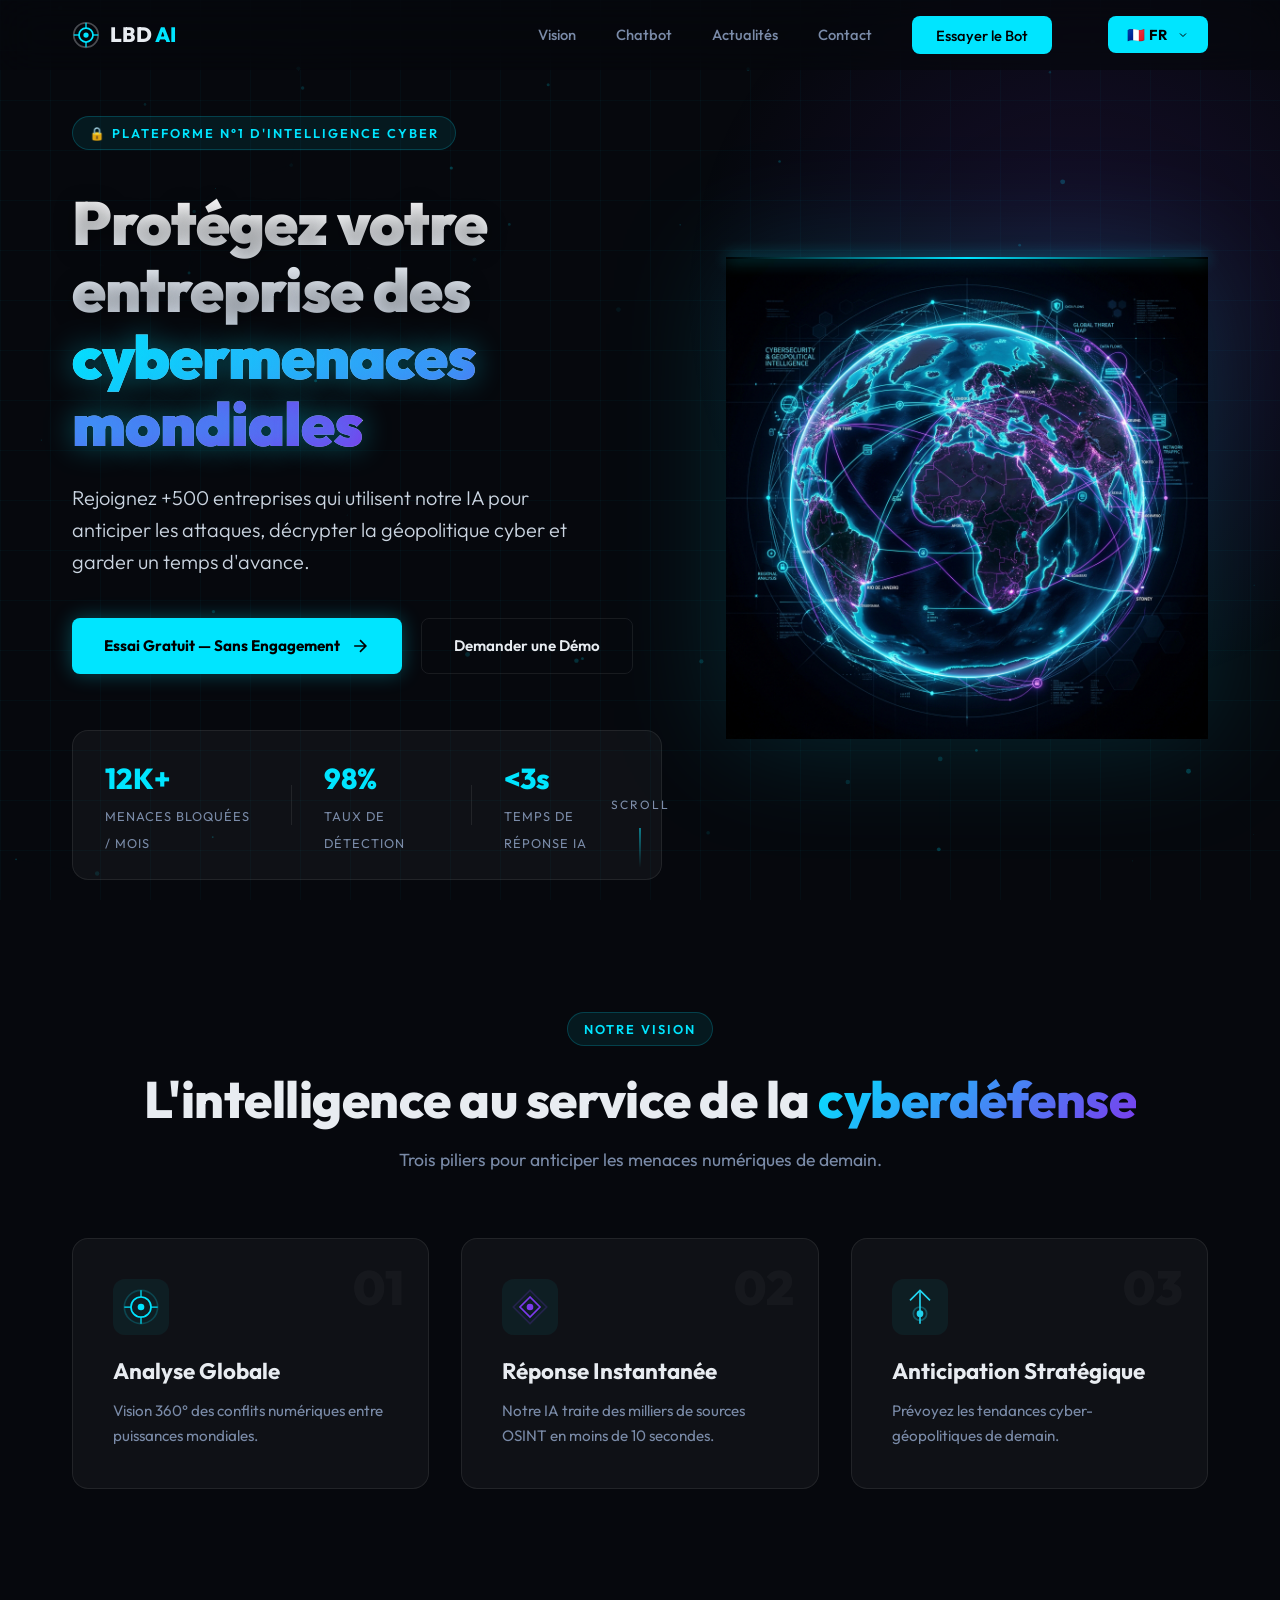
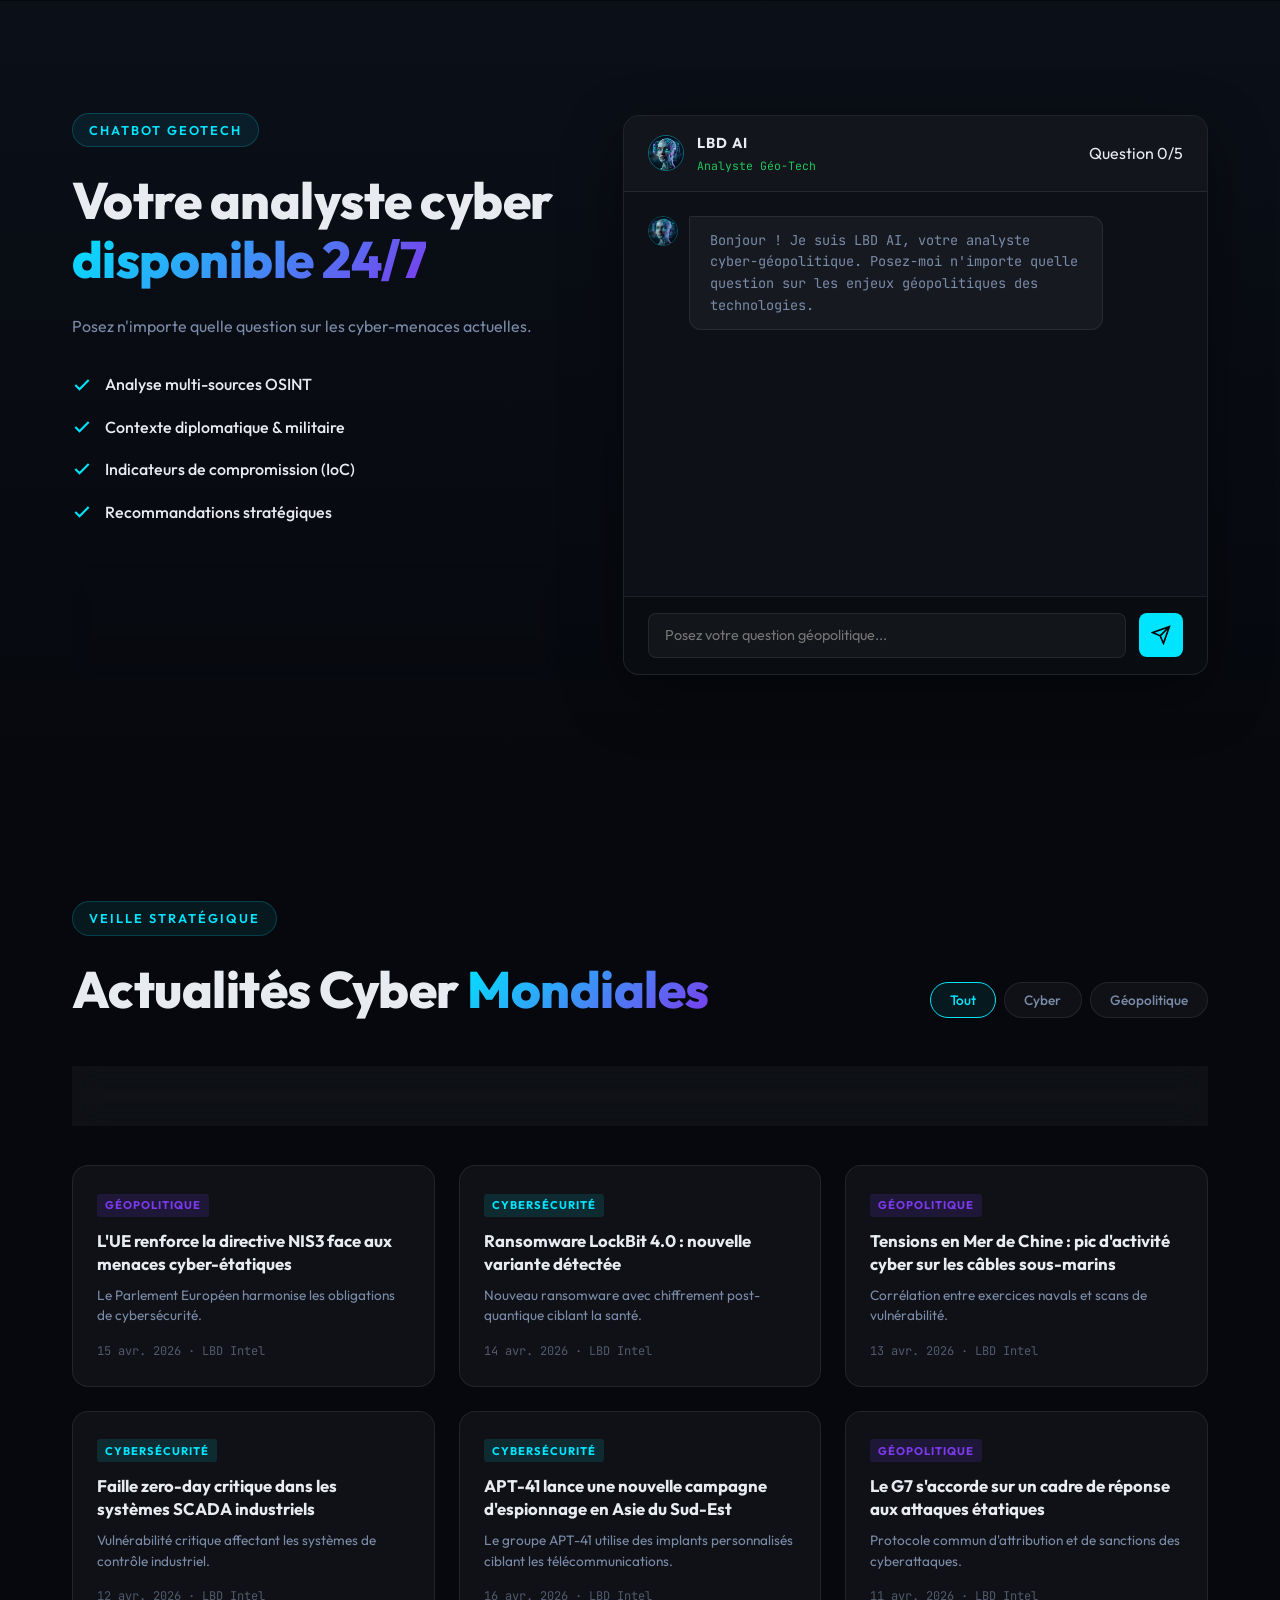
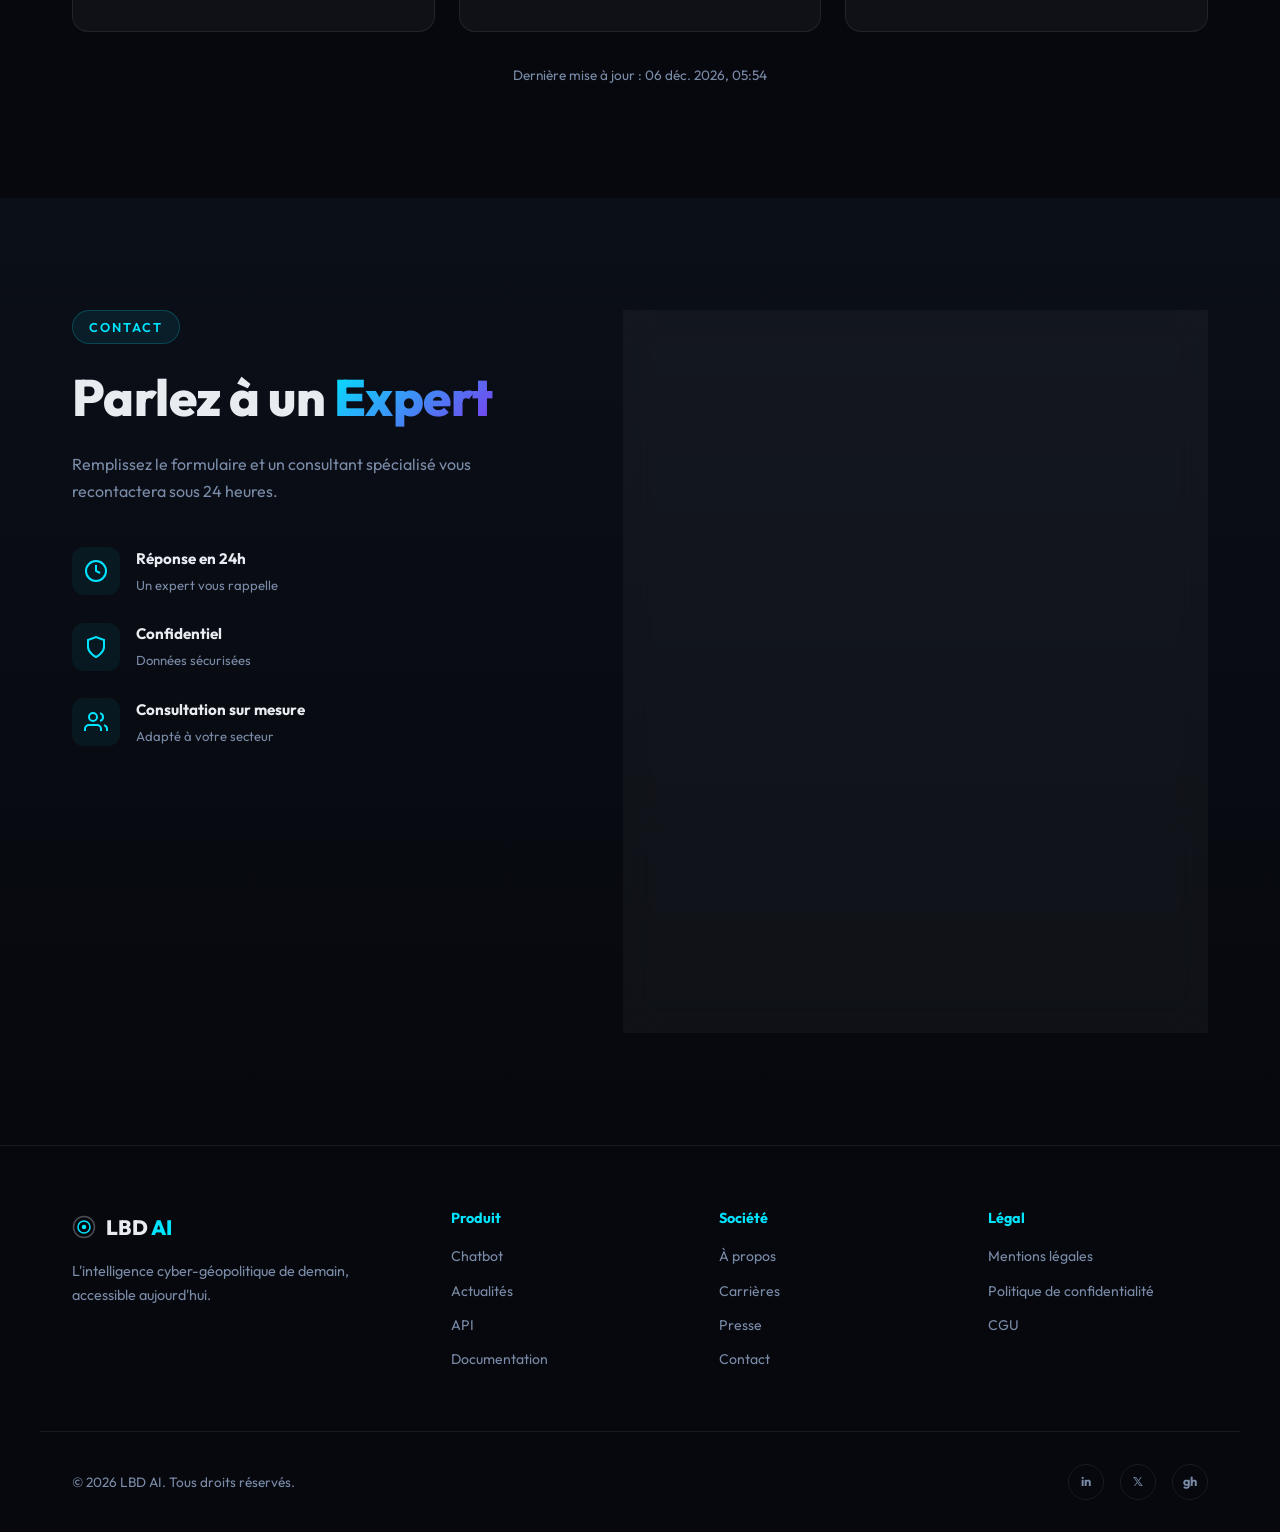
==== commit ca915231: "Restauration version originale complète" ====
--- a/index.html
+++ b/index.html
@@ -3,126 +3,196 @@
 <head>
     <meta charset="UTF-8">
     <meta name="viewport" content="width=device-width, initial-scale=1.0">
-    <title>Startup XYZ | LBD AI - Solution Cyber-Géopolitique</title>
+    <title data-i18n="doc_title">LBD AI | Intelligence Géopolitique & Cybersécurité</title>
+    <meta name="description" content="LBD AI décrypte les enjeux géopolitiques de la cybersécurité mondiale. Chatbot IA, actualités en temps réel, et consulting stratégique." data-i18n-attr="content:doc_desc">
     <link rel="stylesheet" href="style.css">
-    <style>
-        :root {
-            --primary: #00e5ff;
-            --secondary: #7000ff;
-            --bg-dark: #050a10;
-            --glass: rgba(255, 255, 255, 0.03);
-            --font-main: 'Segoe UI', Roboto, sans-serif;
-        }
-        body {
-            background-color: var(--bg-dark);
-            color: #fff;
-            font-family: var(--font-main);
-            margin: 0;
-            overflow-x: hidden;
-        }
-        .gradient-text {
-            background: linear-gradient(90deg, var(--primary), var(--secondary));
-            -webkit-background-clip: text;
-            -webkit-text-fill-color: transparent;
-        }
-    </style>
+    <link rel="preconnect" href="https://fonts.googleapis.com">
+    <link rel="preconnect" href="https://fonts.gstatic.com" crossorigin>
+    <link href="https://fonts.googleapis.com/css2?family=Outfit:wght@300;400;500;600;700;800;900&family=JetBrains+Mono:wght@400;500;700&display=swap" rel="stylesheet">
 </head>
 <body>
+
     <canvas id="particle-canvas"></canvas>
 
     <header id="main-header">
         <nav class="container">
             <a href="#" class="logo">
-                <span class="logo-text">Startup<span class="accent">XYZ</span></span>
+                <svg class="logo-icon" viewBox="0 0 32 32" width="28" height="28">
+                    <circle cx="16" cy="16" r="14" stroke="currentColor" stroke-width="2" fill="none" opacity="0.3"/>
+                    <circle cx="16" cy="16" r="8" stroke="var(--primary)" stroke-width="2" fill="none"/>
+                    <circle cx="16" cy="16" r="3" fill="var(--primary)"/>
+                    <line x1="16" y1="2" x2="16" y2="8" stroke="var(--primary)" stroke-width="1.5"/>
+                    <line x1="16" y1="24" x2="16" y2="30" stroke="var(--primary)" stroke-width="1.5"/>
+                    <line x1="2" y1="16" x2="8" y2="16" stroke="var(--primary)" stroke-width="1.5"/>
+                    <line x1="24" y1="16" x2="30" y2="16" stroke="var(--primary)" stroke-width="1.5"/>
+                </svg>
+                <span class="logo-text">LBD <span class="accent">AI</span></span>
             </a>
-            <ul class="nav-links">
-                <li><a href="#vision">Vision</a></li>
-                <li><a href="#chatbot">LBD AI</a></li>
-                <li><a href="#actualites">Veille</a></li>
-                <li><a href="#contact">Contact</a></li>
+            <ul class="nav-links" id="nav-links">
+                <li><a href="#vision" data-i18n="nav_vision">Vision</a></li>
+                <li><a href="#chatbot" data-i18n="nav_chatbot">Chatbot</a></li>
+                <li><a href="#actualites" data-i18n="nav_actualites">Actualités</a></li>
+                <li><a href="#contact" data-i18n="nav_contact">Contact</a></li>
+                <li><a href="#chatbot" class="btn-nav" data-i18n="nav_try_bot">Essayer le Bot</a></li>
                 <li class="lang-switcher">
-                    <button class="lang-btn" id="lang-btn"><span id="current-lang-text">🇫🇷 FR</span></button>
+                    <button class="lang-btn" id="lang-btn">
+                        <span class="lang-text" id="current-lang-text">🇫🇷 FR</span>
+                        <svg width="12" height="12" viewBox="0 0 24 24" fill="none" stroke="currentColor" stroke-width="2"><path d="M6 9l6 6 6-6"/></svg>
+                    </button>
                     <div class="lang-dropdown" id="lang-dropdown">
-                        <button class="lang-opt" data-lang="fr">🇫🇷 FR</button>
-                        <button class="lang-opt" data-lang="en">🇬🇧 EN</button>
-                        <button class="lang-opt" data-lang="es">🇪🇸 ES</button>
+                        <button class="lang-opt" data-lang="fr"><span>🇫🇷</span> Français</button>
+                        <button class="lang-opt" data-lang="en"><span>🇬🇧</span> English</button>
+                        <button class="lang-opt" data-lang="es"><span>🇪🇸</span> Español</button>
+                        <button class="lang-opt" data-lang="ru"><span>🇷🇺</span> Русский</button>
                     </div>
                 </li>
             </ul>
+            <button class="hamburger" id="hamburger" aria-label="Menu">
+                <span></span><span></span><span></span>
+            </button>
         </nav>
     </header>
 
     <main>
-        <!-- Hero Section -->
+        <!-- Hero -->
         <section id="hero">
+            <div class="hero-bg-glow"></div>
             <div class="container hero-grid">
                 <div class="hero-content">
-                    <div class="badge reveal">🔒 Sécurité Niveau Militaire</div>
-                    <h1 class="reveal">L'Intelligence <span class="gradient-text">Géo-Spatiale</span> au service de votre Cyber-Défense.</h1>
-                    <p class="subtitle reveal">Analysez les tensions internationales et anticipez les menaces cyber avec LBD AI, notre plateforme d'intelligence de pointe.</p>
-                    <div class="hero-cta reveal">
-                        <a href="#chatbot" class="btn-glow">Essayer le Bot</a>
-                        <a href="#vision" class="btn-outline">En savoir plus</a>
-                    </div>
-                </div>
-                <div class="hero-visual reveal">
+                    <div class="badge reveal" data-i18n="hero_badge">🔒 Plateforme N°1 d'Intelligence Cyber</div>
+                    <h1 class="reveal reveal-delay-1" data-i18n="hero_title">
+                        Protégez votre entreprise des <span class="gradient-text">cybermenaces mondiales</span>
+                    </h1>
+                    <p class="subtitle reveal reveal-delay-2" data-i18n="hero_subtitle">
+                        Rejoignez +500 entreprises qui utilisent notre IA pour anticiper les attaques, décrypter la géopolitique cyber et garder un temps d'avance.
+                    </p>
+                    <div class="hero-cta reveal reveal-delay-3">
+                        <a href="#chatbot" class="btn-glow">
+                            <span data-i18n="hero_btn_start">Essai Gratuit — Sans Engagement</span>
+                            <svg width="20" height="20" viewBox="0 0 24 24" fill="none" stroke="currentColor" stroke-width="2"><path d="M5 12h14M12 5l7 7-7 7"/></svg>
+                        </a>
+                        <a href="#contact" class="btn-outline" data-i18n="hero_btn_expert">Demander une Démo</a>
+                    </div>
+                    <div class="hero-stats reveal reveal-delay-3">
+                        <div class="stat">
+                            <strong>12K+</strong>
+                            <span data-i18n="hero_stat_threats">Menaces bloquées / mois</span>
+                        </div>
+                        <div class="stat-divider"></div>
+                        <div class="stat">
+                            <strong>98%</strong>
+                            <span data-i18n="hero_stat_countries">Taux de détection</span>
+                        </div>
+                        <div class="stat-divider"></div>
+                        <div class="stat">
+                            <strong>&lt;3s</strong>
+                            <span data-i18n="hero_stat_monitoring">Temps de réponse IA</span>
+                        </div>
+                    </div>
+                </div>
+                <div class="hero-visual reveal reveal-delay-2">
                     <div class="globe-container">
-                        <img src="tech_globe.png" alt="Cyber Globe" class="hero-img">
+                        <img src="tech_globe.png" alt="Globe Cyber Géopolitique" class="hero-img">
                         <div class="pulse-ring"></div>
-                    </div>
-                </div>
-            </div>
-        </section>
-
-        <!-- Vision Section -->
-        <section id="vision" class="section section-accent">
+                        <div class="pulse-ring delay-1"></div>
+                        <div class="pulse-ring delay-2"></div>
+                    </div>
+                </div>
+            </div>
+            <div class="scroll-indicator">
+                <span>Scroll</span>
+                <div class="scroll-line"></div>
+            </div>
+        </section>
+
+        <!-- Vision -->
+        <section id="vision" class="section">
             <div class="container">
-                <h2 class="section-title reveal">Notre <span class="gradient-text">Vision</span></h2>
-                <div class="vision-grid">
-                    <div class="vision-card reveal">
-                        <div class="card-icon">🛰️</div>
-                        <h3>Anticipation Stratégique</h3>
-                        <p>Nous surveillons les signaux faibles pour prédire les mouvements géopolitiques complexes.</p>
-                    </div>
-                    <div class="vision-card reveal">
-                        <div class="card-icon">🛡️</div>
-                        <h3>Protection Avancée</h3>
-                        <p>Une sécurisation de vos actifs numériques basée sur le contexte mondial réel.</p>
-                    </div>
-                    <div class="vision-card reveal">
-                        <div class="card-icon">📊</div>
-                        <h3>Analyse de Données</h3>
-                        <p>Des rapports détaillés exploitant la puissance de l'IA générative locale.</p>
+                <div class="section-header-center reveal">
+                    <div class="badge" data-i18n="vision_badge">Notre Vision</div>
+                    <h2 data-i18n="vision_title">L'intelligence au service de la <span class="gradient-text">cyberdéfense</span></h2>
+                    <p class="section-subtitle" data-i18n="vision_subtitle">Trois piliers pour anticiper les menaces numériques de demain.</p>
+                </div>
+                <div class="features-grid">
+                    <div class="feature-card reveal">
+                        <div class="feature-icon">
+                            <svg viewBox="0 0 48 48" width="40" height="40"><circle cx="24" cy="24" r="20" stroke="var(--primary)" stroke-width="2" fill="none" opacity="0.2"/><circle cx="24" cy="24" r="12" stroke="var(--primary)" stroke-width="2" fill="none"/><circle cx="24" cy="24" r="4" fill="var(--primary)"/><path d="M24 4v8M24 36v8M4 24h8M36 24h8" stroke="var(--primary)" stroke-width="1.5"/></svg>
+                        </div>
+                        <h3 data-i18n="feat1_title">Analyse Globale</h3>
+                        <p data-i18n="feat1_desc">Vision 360° des conflits numériques entre puissances mondiales. Cartographie des groupes APT et de leurs affiliations étatiques.</p>
+                        <div class="feature-number">01</div>
+                    </div>
+                    <div class="feature-card reveal reveal-delay-1">
+                        <div class="feature-icon">
+                            <svg viewBox="0 0 48 48" width="40" height="40"><path d="M24 4L4 24l20 20 20-20L24 4z" stroke="var(--accent)" stroke-width="2" fill="none" opacity="0.2"/><path d="M24 12l-12 12 12 12 12-12-12-12z" stroke="var(--accent)" stroke-width="2" fill="none"/><circle cx="24" cy="24" r="4" fill="var(--accent)"/></svg>
+                        </div>
+                        <h3 data-i18n="feat2_title">Réponse Instantanée</h3>
+                        <p data-i18n="feat2_desc">Notre IA traite des milliers de sources OSINT pour fournir des analyses contextuelles en moins de 10 secondes.</p>
+                        <div class="feature-number">02</div>
+                    </div>
+                    <div class="feature-card reveal reveal-delay-2">
+                        <div class="feature-icon">
+                            <svg viewBox="0 0 48 48" width="40" height="40"><path d="M24 4v40" stroke="var(--green)" stroke-width="2"/><path d="M12 16l12-12 12 12" stroke="var(--green)" stroke-width="2" fill="none"/><circle cx="24" cy="32" r="8" stroke="var(--green)" stroke-width="2" fill="none" opacity="0.3"/><circle cx="24" cy="32" r="4" fill="var(--green)"/></svg>
+                        </div>
+                        <h3 data-i18n="feat3_title">Anticipation Stratégique</h3>
+                        <p data-i18n="feat3_desc">Prévoyez les tendances cyber-géopolitiques de demain grâce à notre moteur de prédiction alimenté par l'IA.</p>
+                        <div class="feature-number">03</div>
                     </div>
                 </div>
             </div>
         </section>
 
         <!-- Chatbot Section -->
-        <section id="chatbot" class="section">
+        <section id="chatbot" class="section section-accent">
             <div class="container">
                 <div class="chat-layout">
                     <div class="chat-info reveal">
-                        <div class="badge">Système Expert 5.5</div>
-                        <h2>Discutez avec <span class="gradient-text">LBD AI</span></h2>
-                        <p>Une IA entraînée spécifiquement pour les enjeux cyber-géopolitiques. Réponses factuelles et précises.</p>
-                        
-                        <div class="nexus-card">
-                            <img src="ai_avatar.png" alt="LBD AI" class="nexus-avatar-img">
+                        <div class="badge" data-i18n="chat_badge">Chatbot GeoTech</div>
+                        <h2 data-i18n="chat_title">Votre analyste cyber <span class="gradient-text">disponible 24/7</span></h2>
+                        <p data-i18n="chat_p">Posez n'importe quelle question sur les cyber-menaces actuelles et recevez une analyse contextuelle profonde.</p>
+                        <ul class="check-list">
+                            <li>
+                                <svg width="20" height="20" viewBox="0 0 24 24" fill="none" stroke="var(--primary)" stroke-width="2.5"><path d="M20 6L9 17l-5-5"/></svg>
+                                <span data-i18n="chat_check1">Analyse multi-sources OSINT</span>
+                            </li>
+                            <li>
+                                <svg width="20" height="20" viewBox="0 0 24 24" fill="none" stroke="var(--primary)" stroke-width="2.5"><path d="M20 6L9 17l-5-5"/></svg>
+                                <span data-i18n="chat_check2">Contexte diplomatique &amp; militaire</span>
+                            </li>
+                            <li>
+                                <svg width="20" height="20" viewBox="0 0 24 24" fill="none" stroke="var(--primary)" stroke-width="2.5"><path d="M20 6L9 17l-5-5"/></svg>
+                                <span data-i18n="chat_check3">Indicateurs de compromission (IoC)</span>
+                            </li>
+                            <li>
+                                <svg width="20" height="20" viewBox="0 0 24 24" fill="none" stroke="var(--primary)" stroke-width="2.5"><path d="M20 6L9 17l-5-5"/></svg>
+                                <span data-i18n="chat_check4">Recommandations stratégiques</span>
+                            </li>
+                        </ul>
+
+                        <!-- LBD AI Identity Card -->
+                        <div class="nexus-card reveal reveal-delay-2">
+                            <div class="nexus-avatar-wrap">
+                                <div class="nexus-avatar-ring"></div>
+                                <div class="nexus-avatar-ring delay-1"></div>
+                                <img src="ai_avatar.png" alt="LBD AI" class="nexus-avatar-img">
+                                <div class="nexus-scan-line"></div>
+                            </div>
                             <div class="nexus-id">
                                 <span class="nexus-name">LBD <span class="gradient-text">AI</span></span>
-                                <span class="nexus-status-label"><i class="nexus-dot"></i> Analyste Senior</span>
-                            </div>
-                        </div>
-                    </div>
-
-                    <div class="chat-widget reveal">
+                                <span class="nexus-status"><i class="nexus-dot"></i> Système Actif — v4.1</span>
+                                <span class="nexus-model">Geo-Tech Workflow × n8n</span>
+                            </div>
+                        </div>
+                    </div>
+
+                    <!-- Custom Chat Widget -->
+                    <div class="chat-widget reveal reveal-delay-1" id="chat-widget">
                         <div class="chat-header">
                             <div class="chat-header-left">
-                                <img src="ai_avatar.png" alt="AI" class="chat-avatar">
+                                <img src="ai_avatar.png" alt="LBD AI" class="chat-avatar">
                                 <div>
                                     <span class="chat-bot-name">LBD AI</span>
-                                    <span class="chat-bot-status">Connecté au tunnel</span>
+                                    <span class="chat-bot-status" id="bot-status-text">Analyste Géo-Tech</span>
                                 </div>
                             </div>
                             <div class="chat-limit-counter" id="chat-limit">Question 0/5</div>
@@ -130,53 +200,179 @@
                         <div class="chat-messages" id="chat-messages">
                             <div class="chat-msg bot">
                                 <img src="ai_avatar.png" alt="AI" class="msg-avatar">
-                                <div class="msg-bubble">Bonjour ! Je suis LBD AI. Prête pour l'analyse stratégique. Quelle est votre question ?</div>
+                                <div class="msg-bubble">Bonjour ! Je suis LBD AI, votre analyste cyber-géopolitique. Posez-moi n'importe quelle question sur les enjeux géopolitiques des technologies.</div>
                             </div>
                         </div>
                         <form class="chat-input-area" id="chat-form">
-                            <input type="text" id="chat-input" placeholder="Posez une question technique..." autocomplete="off">
-                            <button type="submit">OK</button>
+                            <input type="text" id="chat-input" placeholder="Posez votre question à LBD AI..." autocomplete="off" data-i18n-attr="placeholder:bot_placeholder">
+                            <button type="submit" id="chat-submit">
+                                <svg width="20" height="20" viewBox="0 0 24 24" fill="none" stroke="currentColor" stroke-width="2"><path d="M22 2L11 13M22 2l-7 20-4-9-9-4 20-7z"/></svg>
+                            </button>
                         </form>
                     </div>
                 </div>
             </div>
         </section>
 
-        <!-- Actualités Section -->
-        <section id="actualites" class="section section-accent">
+        <!-- News -->
+        <section id="actualites" class="section">
             <div class="container">
-                <h2 class="section-title">Veille <span class="gradient-text">Technologique</span></h2>
+                <div class="section-header-row reveal">
+                    <div>
+                        <div class="badge" data-i18n="news_badge">Veille Stratégique</div>
+                        <h2 data-i18n="news_title">Actualités Cyber <span class="gradient-text">Mondiales</span></h2>
+                    </div>
+                    <div class="news-controls">
+                        <button class="filter-btn active" data-filter="all" data-i18n="filter_all">Tout</button>
+                        <button class="filter-btn" data-filter="cyber" data-i18n="filter_cyber">Cyber</button>
+                        <button class="filter-btn" data-filter="geopolitique" data-i18n="filter_geo">Géopolitique</button>
+                    </div>
+                </div>
+                <div class="alert-banner glass reveal">
+                    <div class="alert-pulse"></div>
+                    <span class="alert-tag">LIVE</span>
+                    <p id="live-ticker" data-i18n="alert_ticker_loading">Chargement des alertes en temps réel...</p>
+                </div>
                 <div class="news-grid" id="news-grid">
-                    <div class="news-card">
-                        <div class="news-tag">CYBER</div>
-                        <h3>Renforcement des sanctions numériques</h3>
-                        <p>L'UE annonce de nouvelles mesures pour la souveraineté technologique.</p>
-                    </div>
-                    <div class="news-card">
-                        <div class="news-tag">IA</div>
-                        <h3>Gemma 3 : Le futur de l'IA locale</h3>
-                        <p>Analyse des performances du nouveau modèle de Google en environnement fermé.</p>
-                    </div>
-                </div>
-            </div>
-        </section>
-
-        <!-- Contact Section -->
-        <section id="contact" class="section">
+                    <div class="news-skeleton glass"></div>
+                    <div class="news-skeleton glass"></div>
+                    <div class="news-skeleton glass"></div>
+                    <div class="news-skeleton glass"></div>
+                    <div class="news-skeleton glass"></div>
+                    <div class="news-skeleton glass"></div>
+                </div>
+                <div class="news-footer reveal">
+                    <p class="news-update-time"><span data-i18n="news_last_update">Dernière mise à jour</span> : <span id="last-update">--</span></p>
+                </div>
+            </div>
+        </section>
+
+        <!-- Contact -->
+        <section id="contact" class="section section-accent">
             <div class="container">
-                <div class="glass-panel contact-panel">
-                    <h2>Besoin d'une <span class="gradient-text">expertise dédiée ?</span></h2>
-                    <p>Contactez nos consultants pour une analyse personnalisée de vos risques.</p>
-                    <a href="mailto:contact@startupxyz.com" class="btn-glow">Nous Contacter</a>
+                <div class="contact-layout">
+                    <div class="contact-info reveal">
+                        <div class="badge" data-i18n="contact_badge">Contact</div>
+                        <h2 data-i18n="contact_title">Parlez à un <span class="gradient-text">Expert</span></h2>
+                        <p data-i18n="contact_p">Remplissez le formulaire et un consultant spécialisé en cybersécurité &amp; géopolitique vous recontactera sous <strong>24 heures</strong>.</p>
+                        <div class="contact-highlights">
+                            <div class="highlight-item">
+                                <div class="highlight-icon">
+                                    <svg width="24" height="24" viewBox="0 0 24 24" fill="none" stroke="var(--primary)" stroke-width="2"><circle cx="12" cy="12" r="10"/><path d="M12 6v6l4 2"/></svg>
+                                </div>
+                                <div>
+                                    <strong data-i18n="hlight1_title">Réponse en 24h</strong>
+                                    <span data-i18n="hlight1_desc">Un expert vous rappelle</span>
+                                </div>
+                            </div>
+                            <div class="highlight-item">
+                                <div class="highlight-icon">
+                                    <svg width="24" height="24" viewBox="0 0 24 24" fill="none" stroke="var(--primary)" stroke-width="2"><path d="M12 22s8-4 8-10V5l-8-3-8 3v7c0 6 8 10 8 10z"/></svg>
+                                </div>
+                                <div>
+                                    <strong data-i18n="hlight2_title">Confidentiel</strong>
+                                    <span data-i18n="hlight2_desc">Données sécurisées</span>
+                                </div>
+                            </div>
+                            <div class="highlight-item">
+                                <div class="highlight-icon">
+                                    <svg width="24" height="24" viewBox="0 0 24 24" fill="none" stroke="var(--primary)" stroke-width="2"><path d="M17 21v-2a4 4 0 0 0-4-4H5a4 4 0 0 0-4 4v2"/><circle cx="9" cy="7" r="4"/><path d="M23 21v-2a4 4 0 0 0-3-3.87M16 3.13a4 4 0 0 1 0 7.75"/></svg>
+                                </div>
+                                <div>
+                                    <strong data-i18n="hlight3_title">Consultation sur mesure</strong>
+                                    <span data-i18n="hlight3_desc">Adapté à votre secteur</span>
+                                </div>
+                            </div>
+                        </div>
+                    </div>
+                    <div class="contact-form-wrapper reveal reveal-delay-1">
+                        <form id="contact-form" class="glass">
+                            <div class="form-group">
+                                <label for="name" data-i18n="form_name">Nom complet</label>
+                                <input type="text" id="name" name="name" required placeholder="Jean Dupont">
+                            </div>
+                            <div class="form-row">
+                                <div class="form-group">
+                                    <label for="email" data-i18n="form_email">Email professionnel</label>
+                                    <input type="email" id="email" name="email" required placeholder="jean@entreprise.com">
+                                </div>
+                                <div class="form-group">
+                                    <label for="phone" data-i18n="form_phone">Téléphone</label>
+                                    <input type="tel" id="phone" name="phone" placeholder="+33 6 12 34 56 78">
+                                </div>
+                            </div>
+                            <div class="form-group">
+                                <label for="company" data-i18n="form_company">Entreprise / Organisation</label>
+                                <input type="text" id="company" name="company" placeholder="Nom de votre entreprise">
+                            </div>
+                            <div class="form-group">
+                                <label for="subject" data-i18n="form_subject">Sujet</label>
+                                <select id="subject" name="subject">
+                                    <option value="" data-i18n="form_subject_opt">Sélectionnez un sujet</option>
+                                    <option value="audit">Audit Cybersécurité</option>
+                                    <option value="veille">Veille Géopolitique</option>
+                                    <option value="chatbot">Intégration Chatbot IA</option>
+                                    <option value="formation">Formation &amp; Sensibilisation</option>
+                                    <option value="autre">Autre</option>
+                                </select>
+                            </div>
+                            <div class="form-group">
+                                <label for="message" data-i18n="form_msg">Message</label>
+                                <textarea id="message" name="message" rows="4" required placeholder="Décrivez votre besoin en quelques lignes..."></textarea>
+                            </div>
+                            <button type="submit" class="btn-glow btn-full" id="submit-btn" data-i18n="form_btn">
+                                <span>Être contacté par un expert du domaine souhaité</span>
+                                <svg width="20" height="20" viewBox="0 0 24 24" fill="none" stroke="currentColor" stroke-width="2"><path d="M22 2L11 13M22 2l-7 20-4-9-9-4 20-7z"/></svg>
+                            </button>
+                            <p class="form-note" data-i18n="form_note">🔒 Vos données sont traitées confidentiellement. Réponse garantie sous 24h ouvrées.</p>
+                        </form>
+                        <div class="form-success glass" id="form-success" style="display:none;">
+                            <div class="success-icon">✓</div>
+                            <h3>Message envoyé !</h3>
+                            <p>Un consultant LBD AI vous recontactera dans les <strong>24 heures</strong>.</p>
+                        </div>
+                    </div>
                 </div>
             </div>
         </section>
     </main>
 
     <footer>
-        <div class="container">
-            <div class="footer-bottom">
-                <p>&copy; 2026 Startup XYZ. Tous droits réservés. LBD AI Platform.</p>
+        <div class="container footer-grid">
+            <div class="footer-brand">
+                <a href="#" class="logo">
+                    <svg class="logo-icon" viewBox="0 0 32 32" width="24" height="24"><circle cx="16" cy="16" r="14" stroke="currentColor" stroke-width="2" fill="none" opacity="0.3"/><circle cx="16" cy="16" r="8" stroke="var(--primary)" stroke-width="2" fill="none"/><circle cx="16" cy="16" r="3" fill="var(--primary)"/></svg>
+                    <span class="logo-text">LBD <span class="accent">AI</span></span>
+                </a>
+                <p data-i18n="footer_desc">L'intelligence cyber-géopolitique de demain, accessible aujourd'hui.</p>
+            </div>
+            <div class="footer-col">
+                <h4 data-i18n="footer_col1">Produit</h4>
+                <a href="#chatbot" data-i18n="nav_chatbot">Chatbot IA</a>
+                <a href="#actualites" data-i18n="nav_actualites">News Feed</a>
+                <a href="#">API</a>
+                <a href="#">Documentation</a>
+            </div>
+            <div class="footer-col">
+                <h4 data-i18n="footer_col2">Société</h4>
+                <a href="#" data-i18n="footer_about">À propos</a>
+                <a href="#" data-i18n="footer_careers">Carrières</a>
+                <a href="#" data-i18n="footer_press">Presse</a>
+                <a href="#contact" data-i18n="nav_contact">Contact</a>
+            </div>
+            <div class="footer-col">
+                <h4 data-i18n="footer_col3">Légal</h4>
+                <a href="#" data-i18n="footer_legal">Mentions légales</a>
+                <a href="#" data-i18n="footer_privacy">Politique de confidentialité</a>
+                <a href="#" data-i18n="footer_terms">CGU</a>
+            </div>
+        </div>
+        <div class="footer-bottom container">
+            <p data-i18n="footer_copy">&copy; 2026 LBD AI. Tous droits réservés.</p>
+            <div class="footer-socials">
+                <a href="#" aria-label="LinkedIn">in</a>
+                <a href="#" aria-label="Twitter">𝕏</a>
+                <a href="#" aria-label="GitHub">gh</a>
             </div>
         </div>
     </footer>
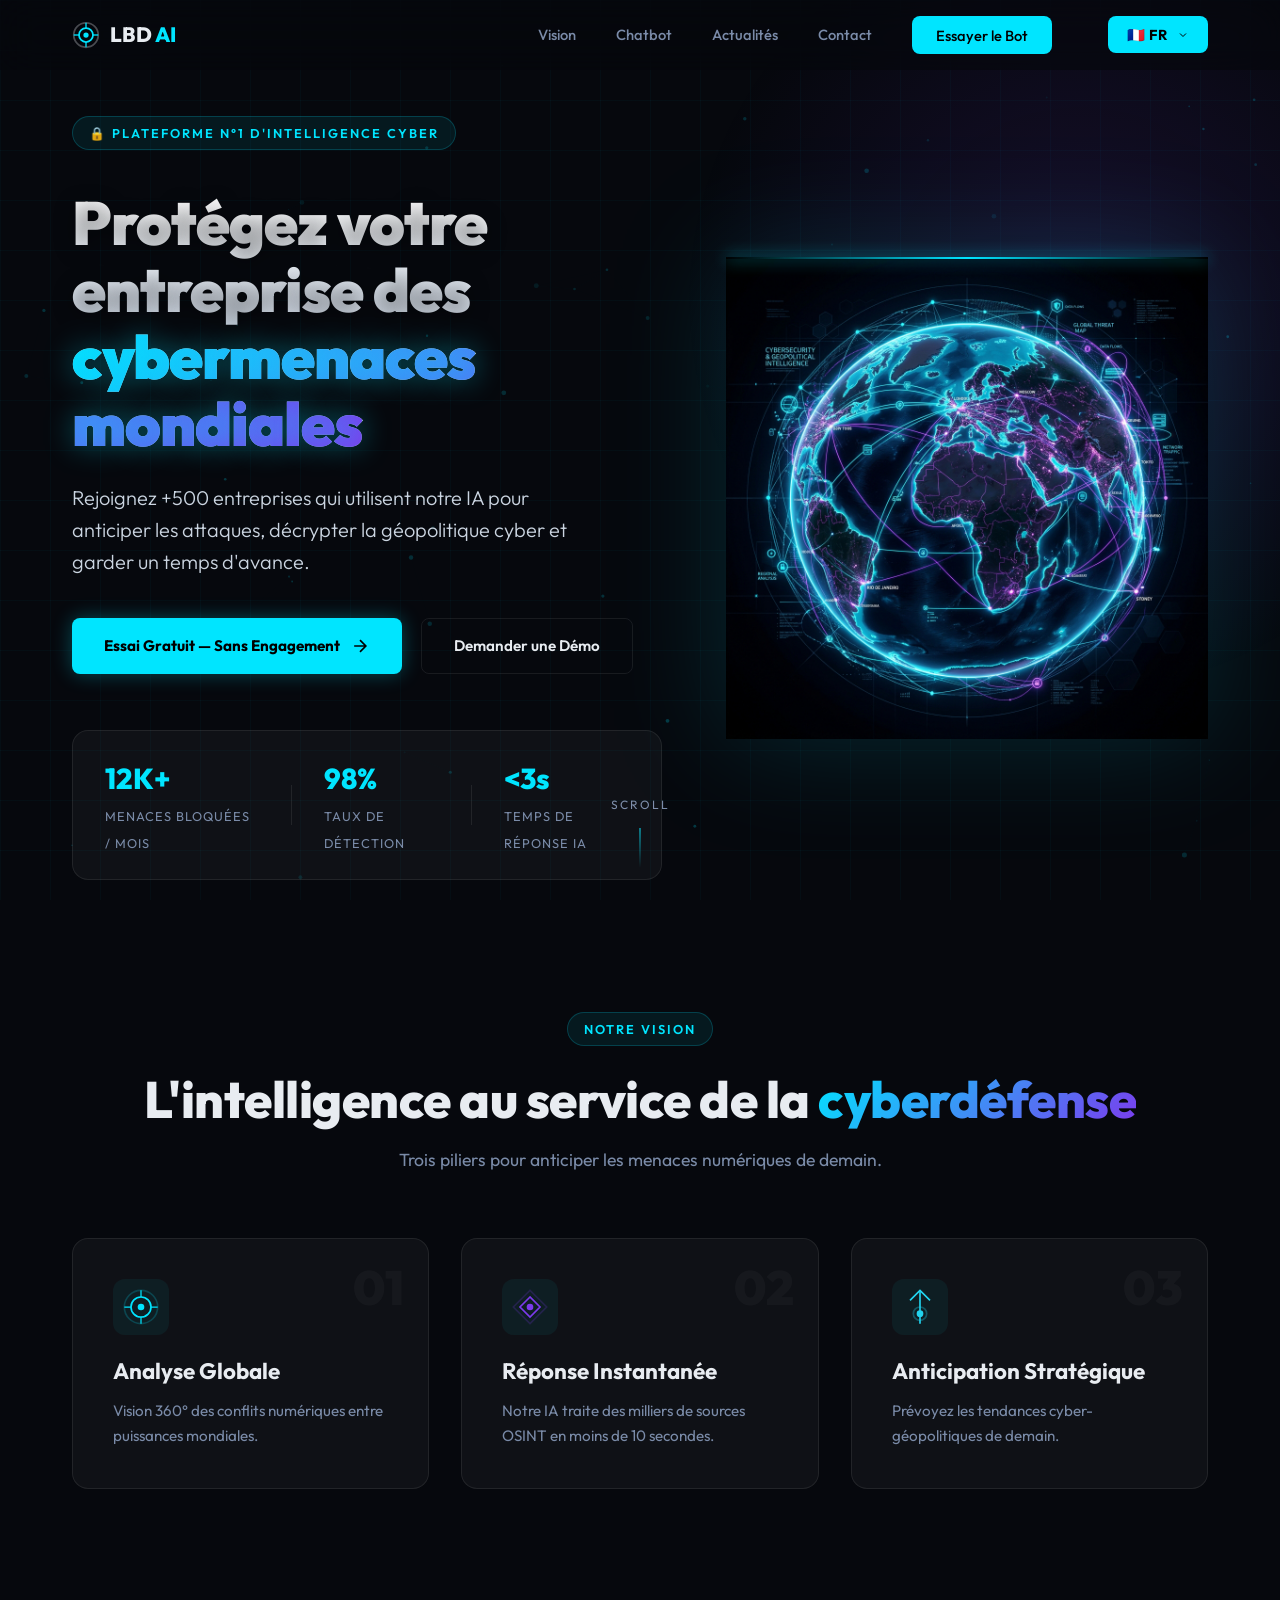
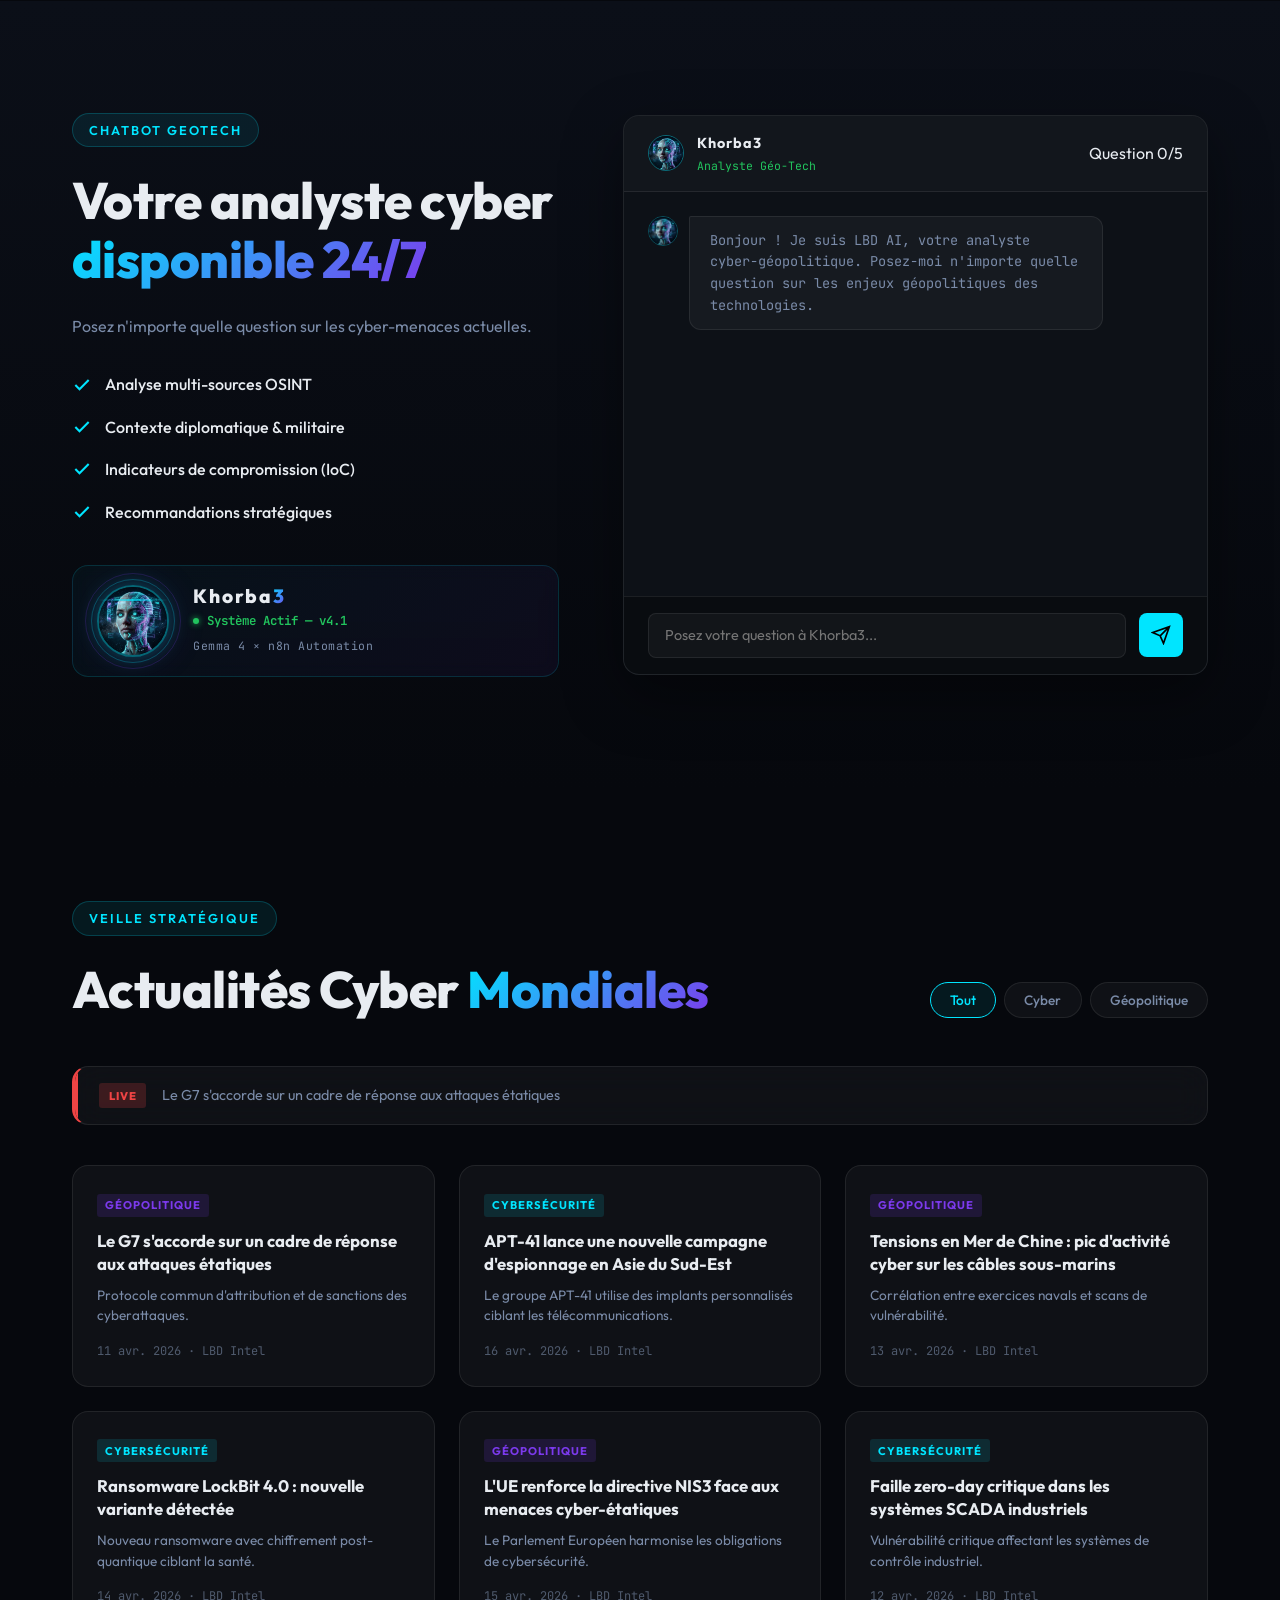
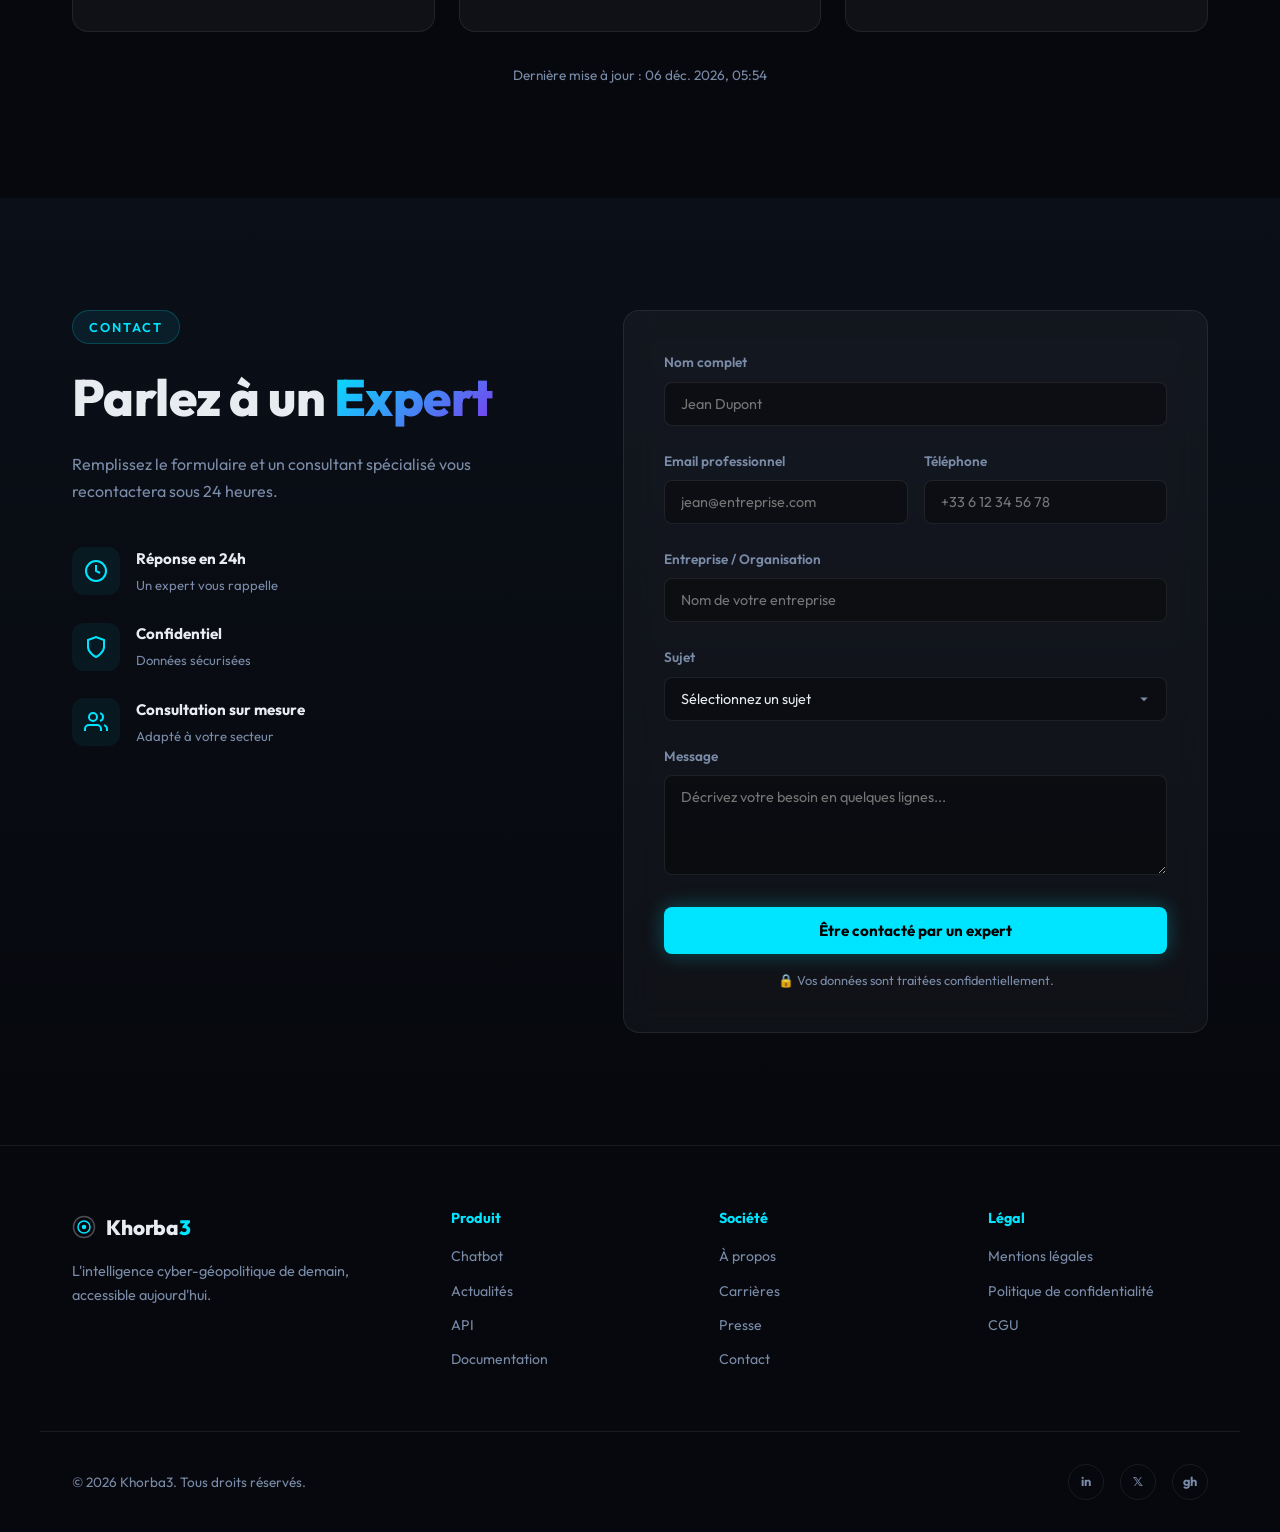
==== commit be70a6f6: "Renommage site en Khorba3" ====
--- a/index.html
+++ b/index.html
@@ -3,7 +3,7 @@
 <head>
     <meta charset="UTF-8">
     <meta name="viewport" content="width=device-width, initial-scale=1.0">
-    <title data-i18n="doc_title">LBD AI | Intelligence Géopolitique & Cybersécurité</title>
+    <title data-i18n="doc_title">Khorba3 | Intelligence Géopolitique & Cybersécurité</title>
     <meta name="description" content="LBD AI décrypte les enjeux géopolitiques de la cybersécurité mondiale. Chatbot IA, actualités en temps réel, et consulting stratégique." data-i18n-attr="content:doc_desc">
     <link rel="stylesheet" href="style.css">
     <link rel="preconnect" href="https://fonts.googleapis.com">
@@ -178,9 +178,9 @@
                                 <div class="nexus-scan-line"></div>
                             </div>
                             <div class="nexus-id">
-                                <span class="nexus-name">LBD <span class="gradient-text">AI</span></span>
+                                <span class="nexus-name">Khorba<span class="gradient-text">3</span></span>
                                 <span class="nexus-status"><i class="nexus-dot"></i> Système Actif — v4.1</span>
-                                <span class="nexus-model">Geo-Tech Workflow × n8n</span>
+                                <span class="nexus-model">Gemma 4 × n8n Automation</span>
                             </div>
                         </div>
                     </div>
@@ -189,9 +189,9 @@
                     <div class="chat-widget reveal reveal-delay-1" id="chat-widget">
                         <div class="chat-header">
                             <div class="chat-header-left">
-                                <img src="ai_avatar.png" alt="LBD AI" class="chat-avatar">
+                                <img src="ai_avatar.png" alt="Khorba3" class="chat-avatar">
                                 <div>
-                                    <span class="chat-bot-name">LBD AI</span>
+                                    <span class="chat-bot-name">Khorba3</span>
                                     <span class="chat-bot-status" id="bot-status-text">Analyste Géo-Tech</span>
                                 </div>
                             </div>
@@ -204,7 +204,7 @@
                             </div>
                         </div>
                         <form class="chat-input-area" id="chat-form">
-                            <input type="text" id="chat-input" placeholder="Posez votre question à LBD AI..." autocomplete="off" data-i18n-attr="placeholder:bot_placeholder">
+                            <input type="text" id="chat-input" placeholder="Posez votre question à Khorba3..." autocomplete="off" data-i18n-attr="placeholder:bot_placeholder">
                             <button type="submit" id="chat-submit">
                                 <svg width="20" height="20" viewBox="0 0 24 24" fill="none" stroke="currentColor" stroke-width="2"><path d="M22 2L11 13M22 2l-7 20-4-9-9-4 20-7z"/></svg>
                             </button>
@@ -329,7 +329,7 @@
                         <div class="form-success glass" id="form-success" style="display:none;">
                             <div class="success-icon">✓</div>
                             <h3>Message envoyé !</h3>
-                            <p>Un consultant LBD AI vous recontactera dans les <strong>24 heures</strong>.</p>
+                            <p>Un consultant Khorba3 vous recontactera dans les <strong>24 heures</strong>.</p>
                         </div>
                     </div>
                 </div>
@@ -342,7 +342,7 @@
             <div class="footer-brand">
                 <a href="#" class="logo">
                     <svg class="logo-icon" viewBox="0 0 32 32" width="24" height="24"><circle cx="16" cy="16" r="14" stroke="currentColor" stroke-width="2" fill="none" opacity="0.3"/><circle cx="16" cy="16" r="8" stroke="var(--primary)" stroke-width="2" fill="none"/><circle cx="16" cy="16" r="3" fill="var(--primary)"/></svg>
-                    <span class="logo-text">LBD <span class="accent">AI</span></span>
+                    <span class="logo-text">Khorba<span class="accent">3</span></span>
                 </a>
                 <p data-i18n="footer_desc">L'intelligence cyber-géopolitique de demain, accessible aujourd'hui.</p>
             </div>
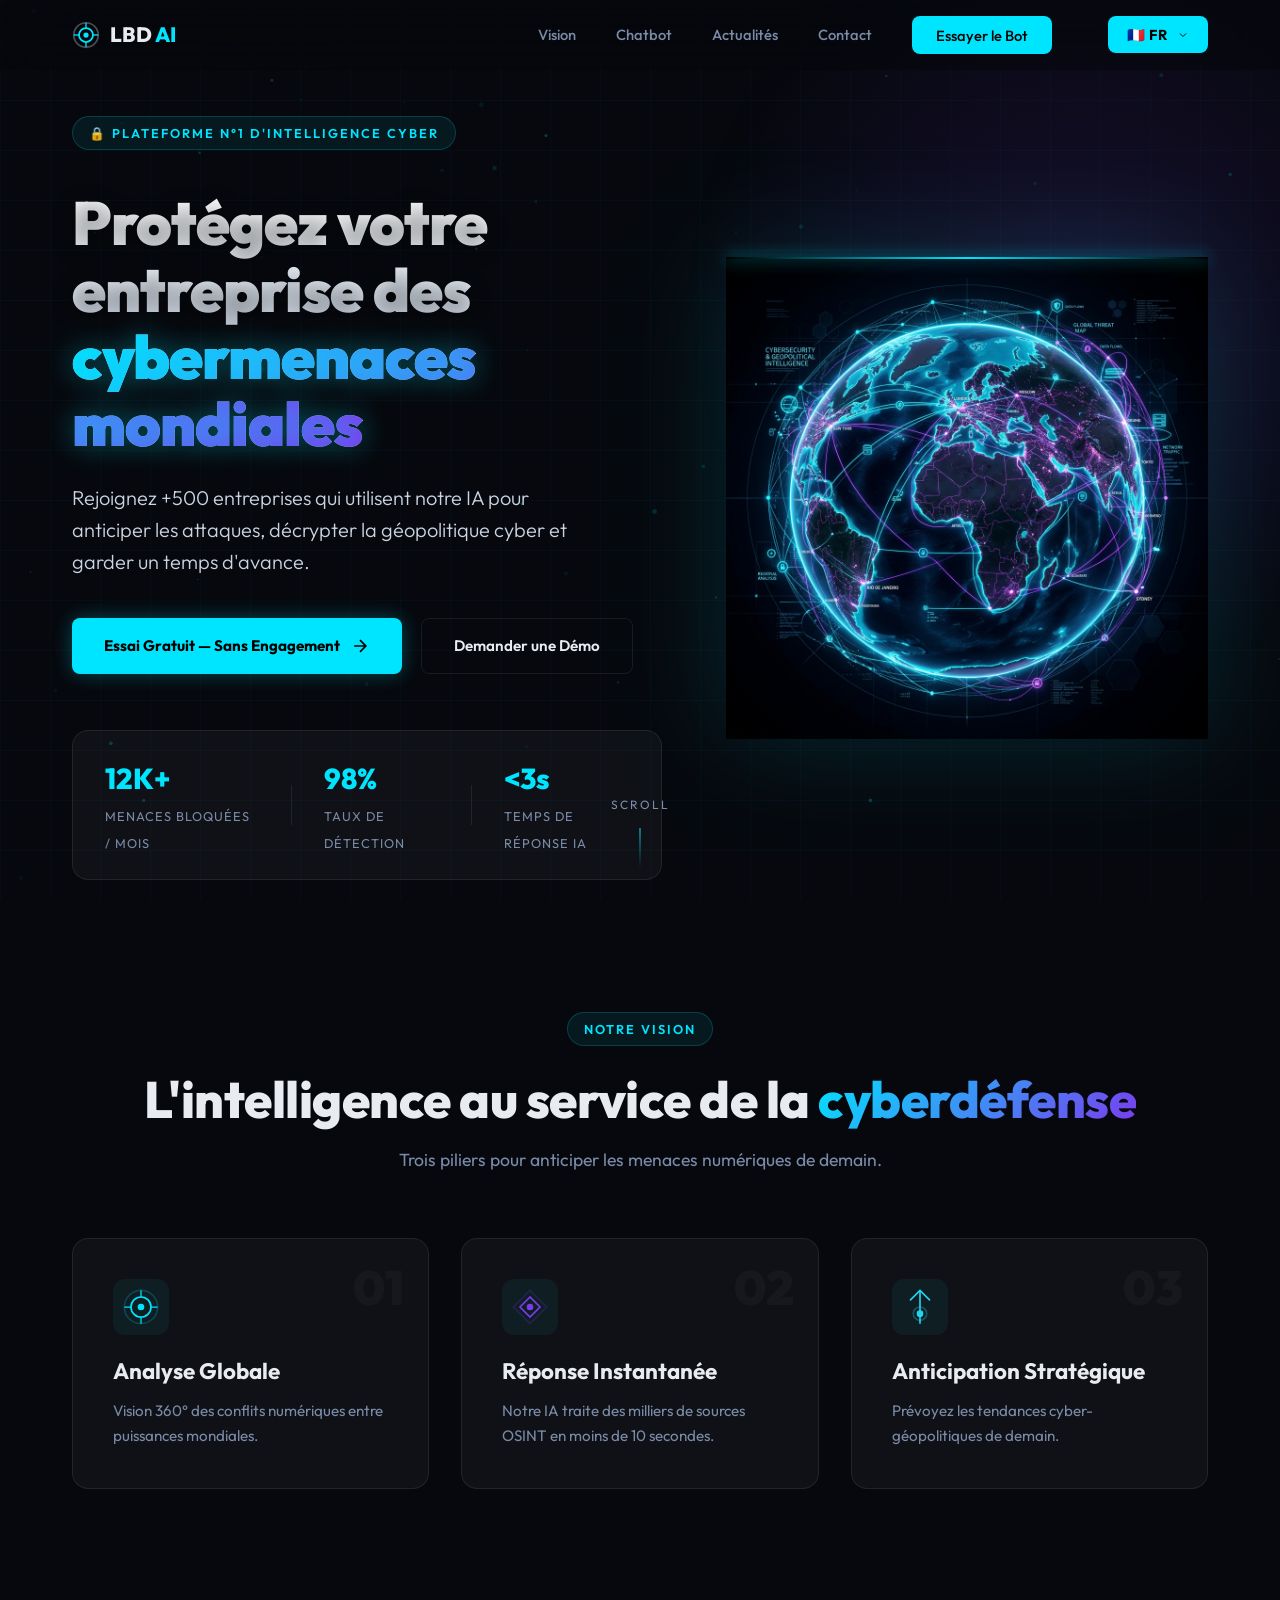
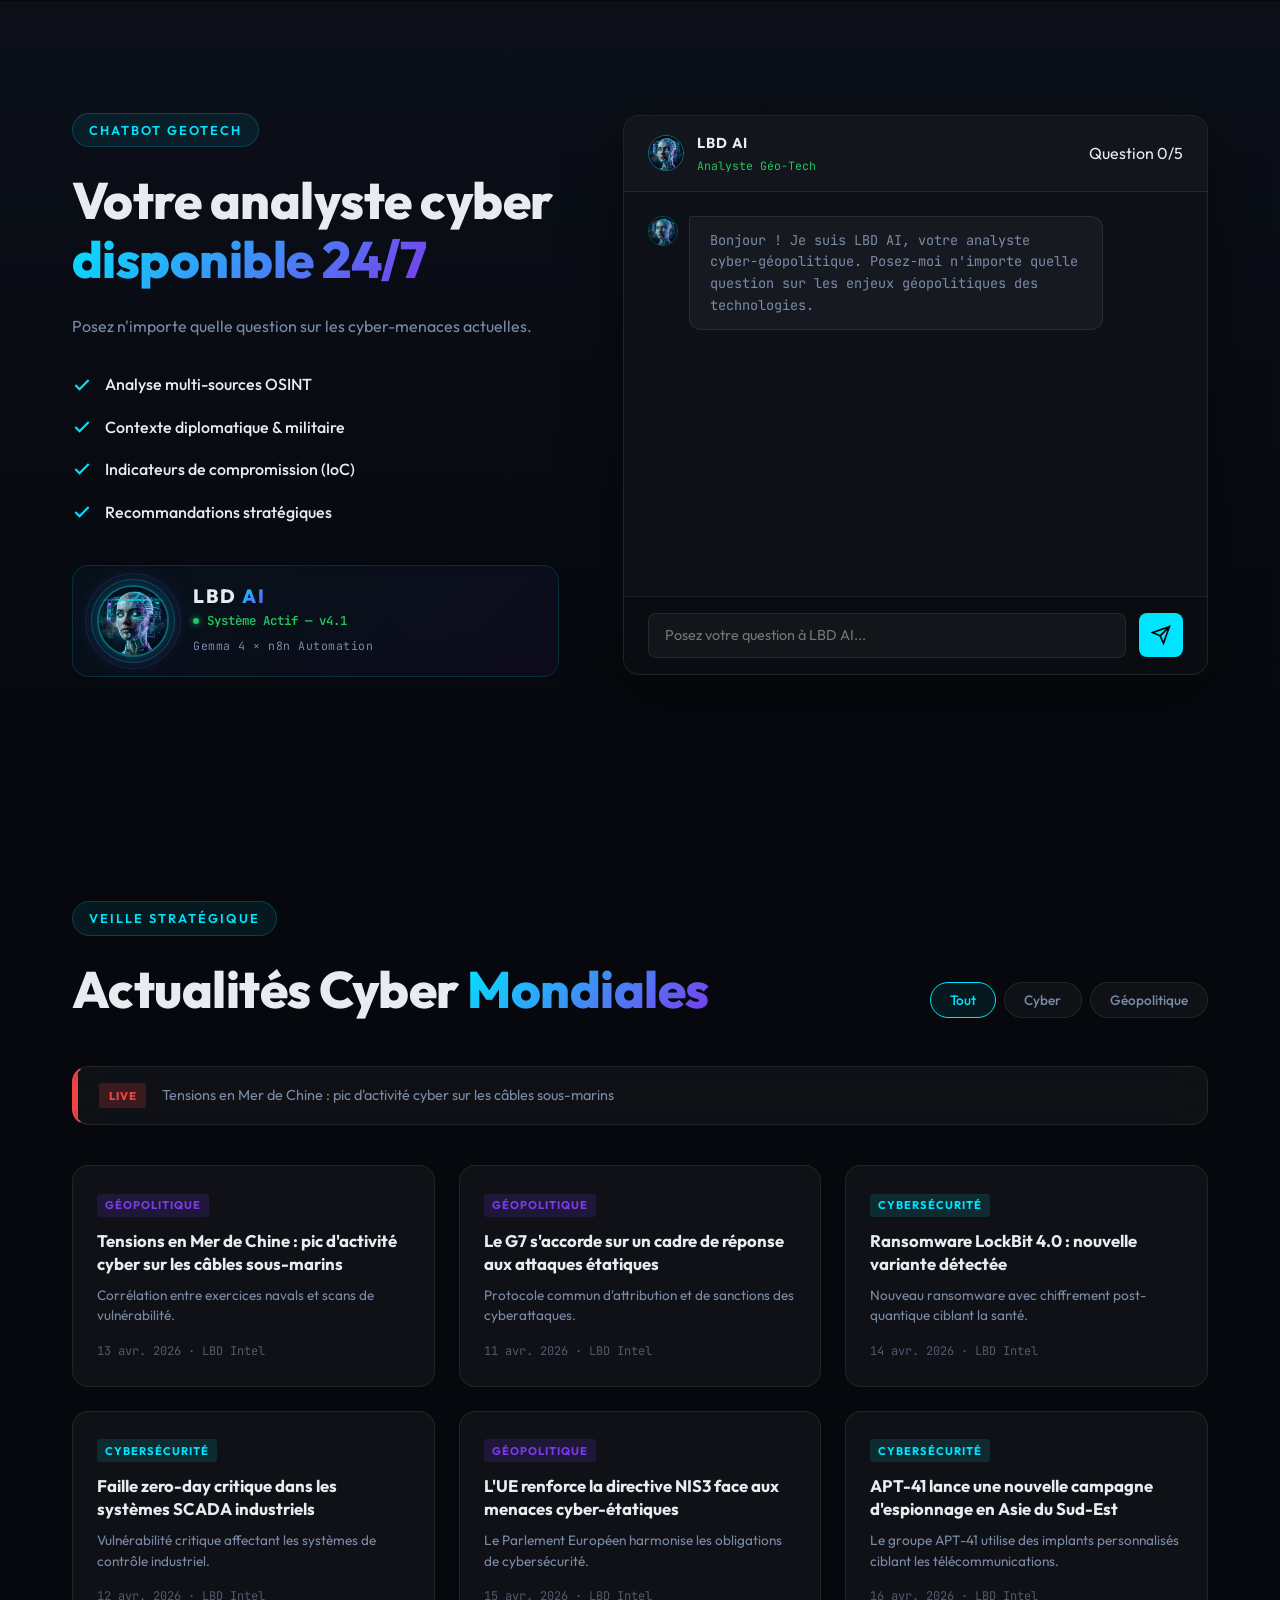
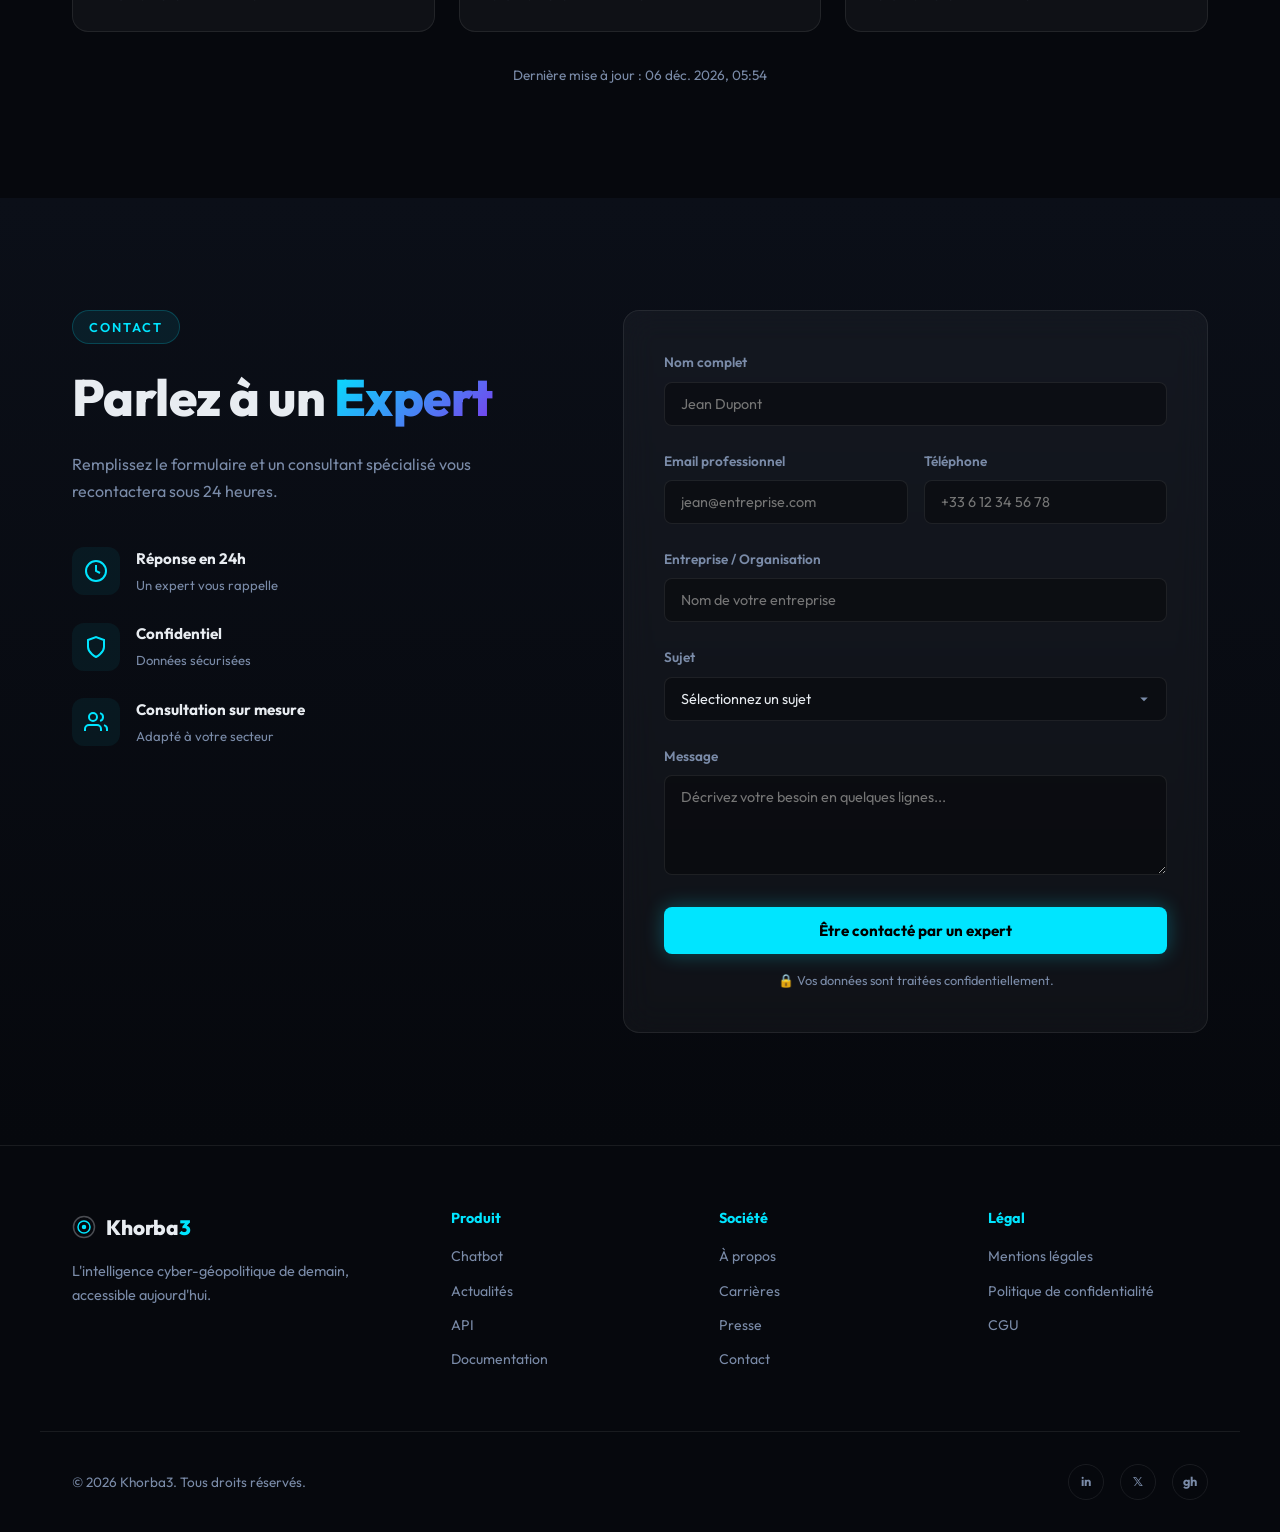
==== commit bb23160a: "MAJ de l'URL du webhook et correction des noms du Chatbot" ====
--- a/index.html
+++ b/index.html
@@ -178,7 +178,7 @@
                                 <div class="nexus-scan-line"></div>
                             </div>
                             <div class="nexus-id">
-                                <span class="nexus-name">Khorba<span class="gradient-text">3</span></span>
+                                <span class="nexus-name">LBD <span class="gradient-text">AI</span></span>
                                 <span class="nexus-status"><i class="nexus-dot"></i> Système Actif — v4.1</span>
                                 <span class="nexus-model">Gemma 4 × n8n Automation</span>
                             </div>
@@ -189,9 +189,9 @@
                     <div class="chat-widget reveal reveal-delay-1" id="chat-widget">
                         <div class="chat-header">
                             <div class="chat-header-left">
-                                <img src="ai_avatar.png" alt="Khorba3" class="chat-avatar">
+                                <img src="ai_avatar.png" alt="LBD AI" class="chat-avatar">
                                 <div>
-                                    <span class="chat-bot-name">Khorba3</span>
+                                    <span class="chat-bot-name">LBD AI</span>
                                     <span class="chat-bot-status" id="bot-status-text">Analyste Géo-Tech</span>
                                 </div>
                             </div>
@@ -204,7 +204,7 @@
                             </div>
                         </div>
                         <form class="chat-input-area" id="chat-form">
-                            <input type="text" id="chat-input" placeholder="Posez votre question à Khorba3..." autocomplete="off" data-i18n-attr="placeholder:bot_placeholder">
+                            <input type="text" id="chat-input" placeholder="Posez votre question à LBD AI..." autocomplete="off" data-i18n-attr="placeholder:bot_placeholder">
                             <button type="submit" id="chat-submit">
                                 <svg width="20" height="20" viewBox="0 0 24 24" fill="none" stroke="currentColor" stroke-width="2"><path d="M22 2L11 13M22 2l-7 20-4-9-9-4 20-7z"/></svg>
                             </button>
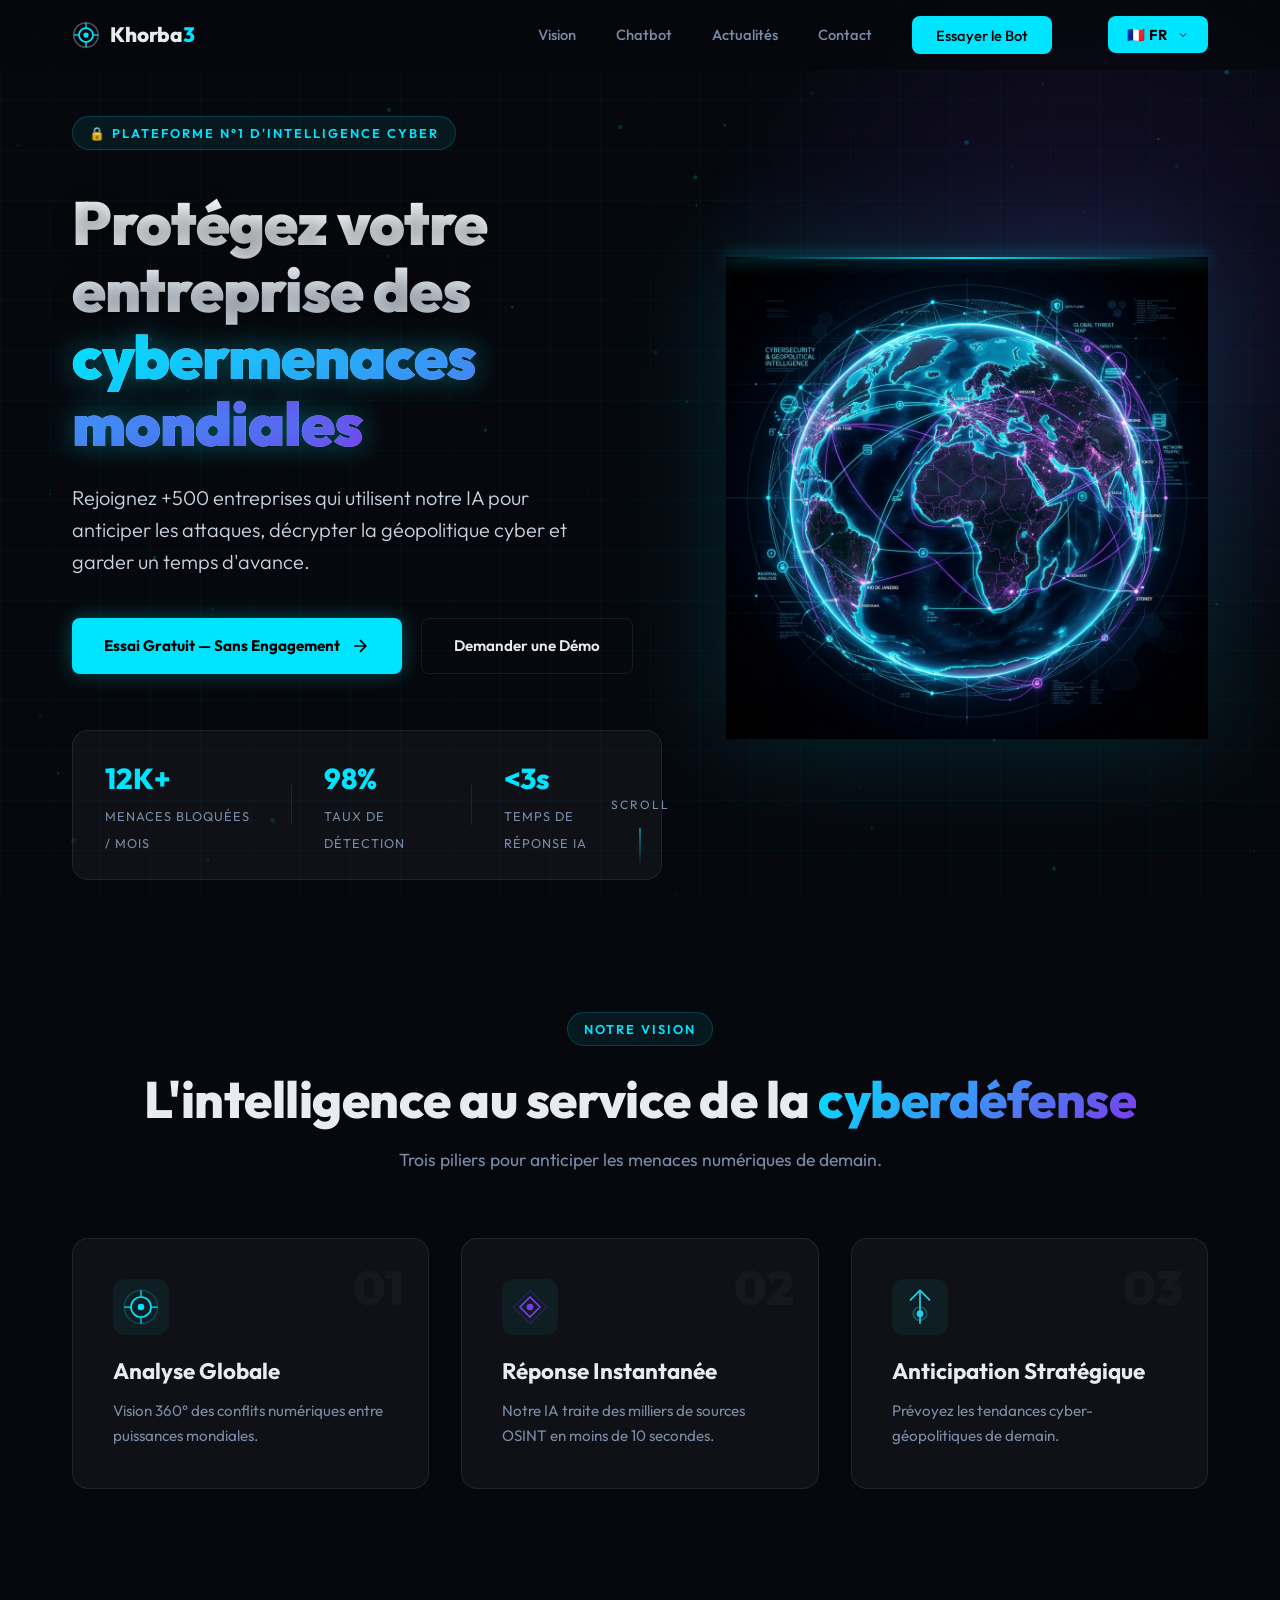
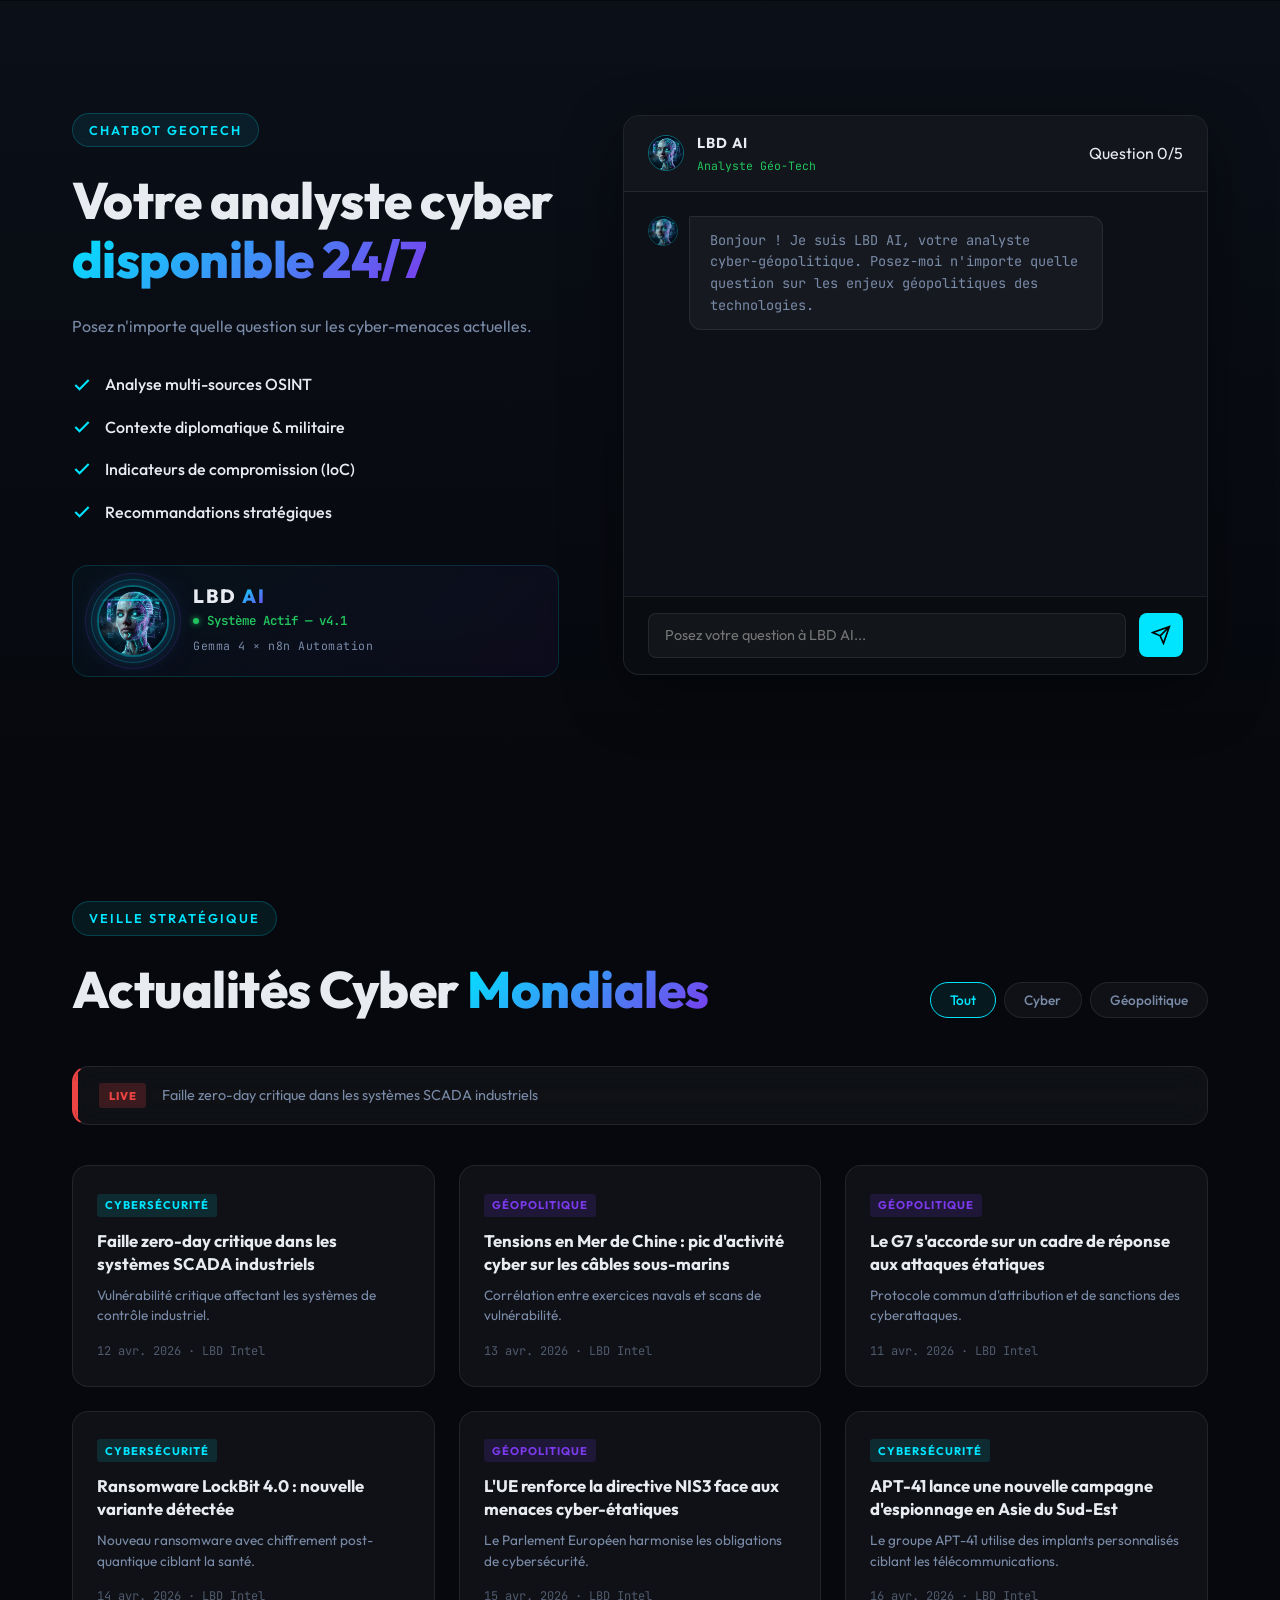
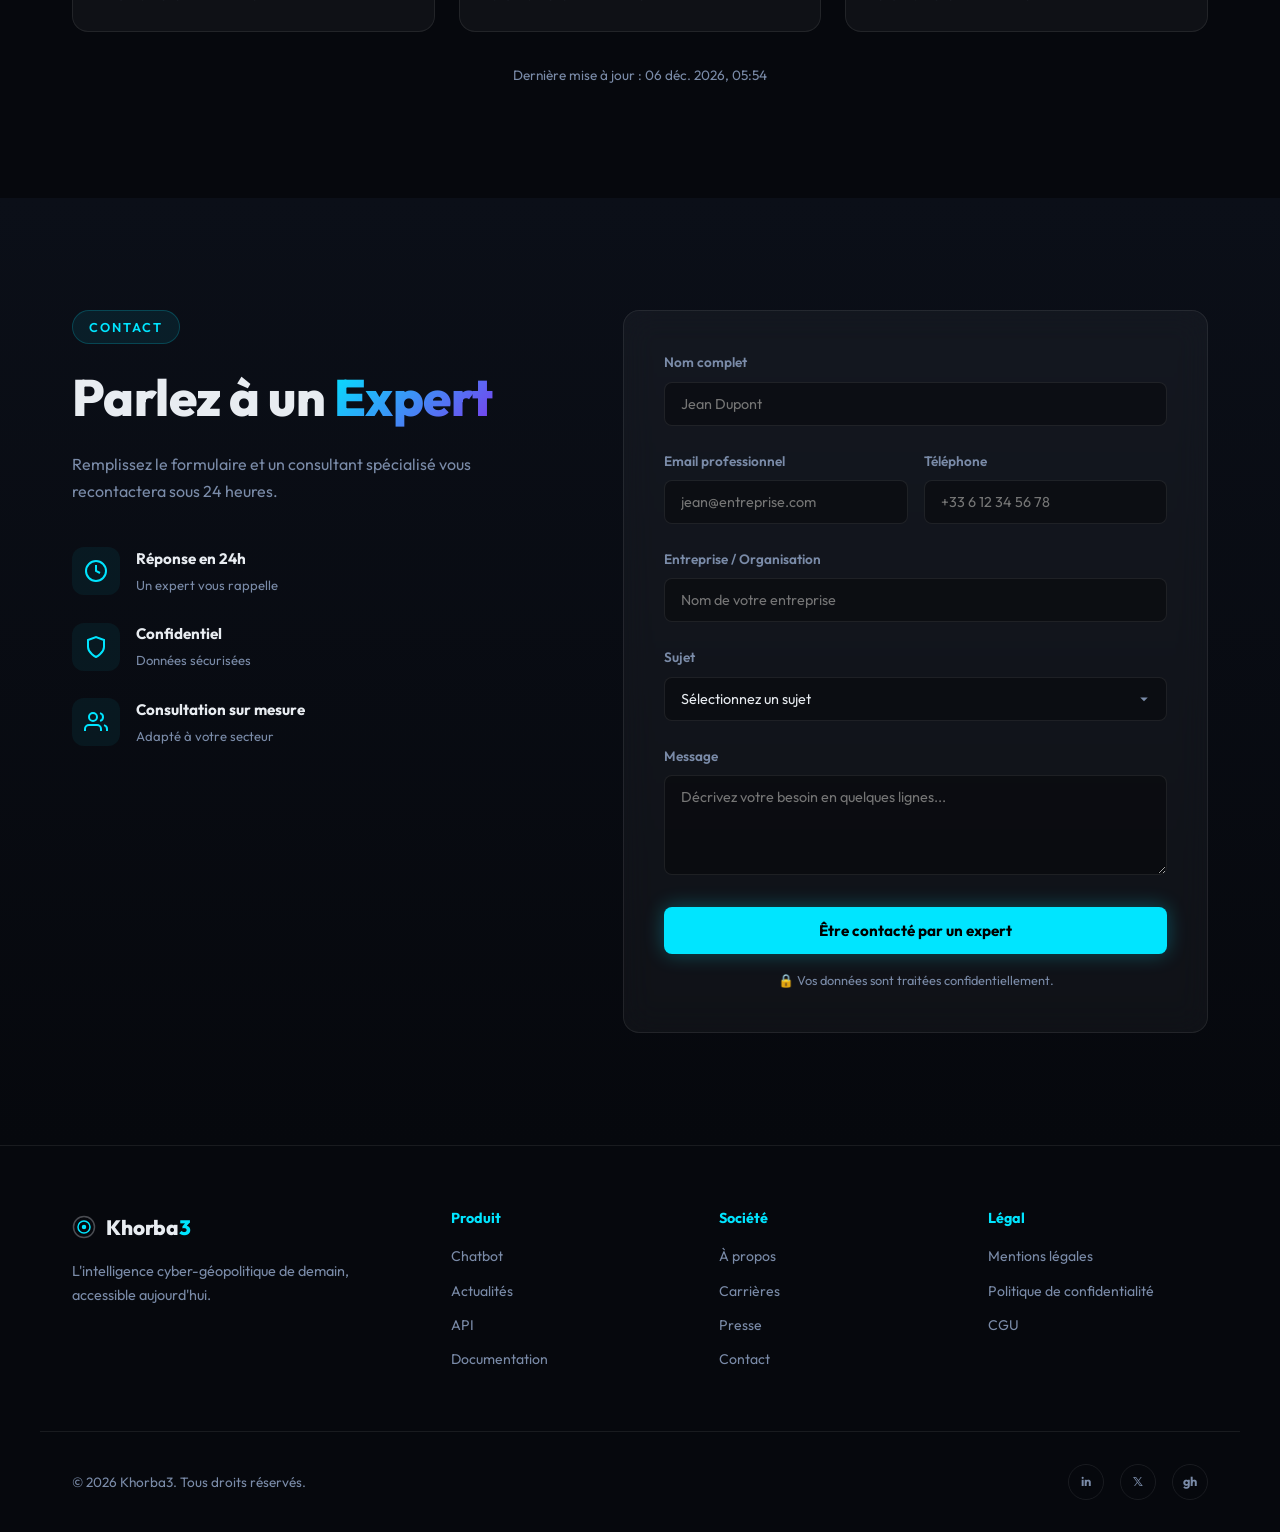
==== commit ffe24220: "Nouvelle adresse du canal de communication" ====
--- a/index.html
+++ b/index.html
@@ -26,7 +26,7 @@
                     <line x1="2" y1="16" x2="8" y2="16" stroke="var(--primary)" stroke-width="1.5"/>
                     <line x1="24" y1="16" x2="30" y2="16" stroke="var(--primary)" stroke-width="1.5"/>
                 </svg>
-                <span class="logo-text">LBD <span class="accent">AI</span></span>
+                <span class="logo-text">Khorba<span class="accent">3</span></span>
             </a>
             <ul class="nav-links" id="nav-links">
                 <li><a href="#vision" data-i18n="nav_vision">Vision</a></li>
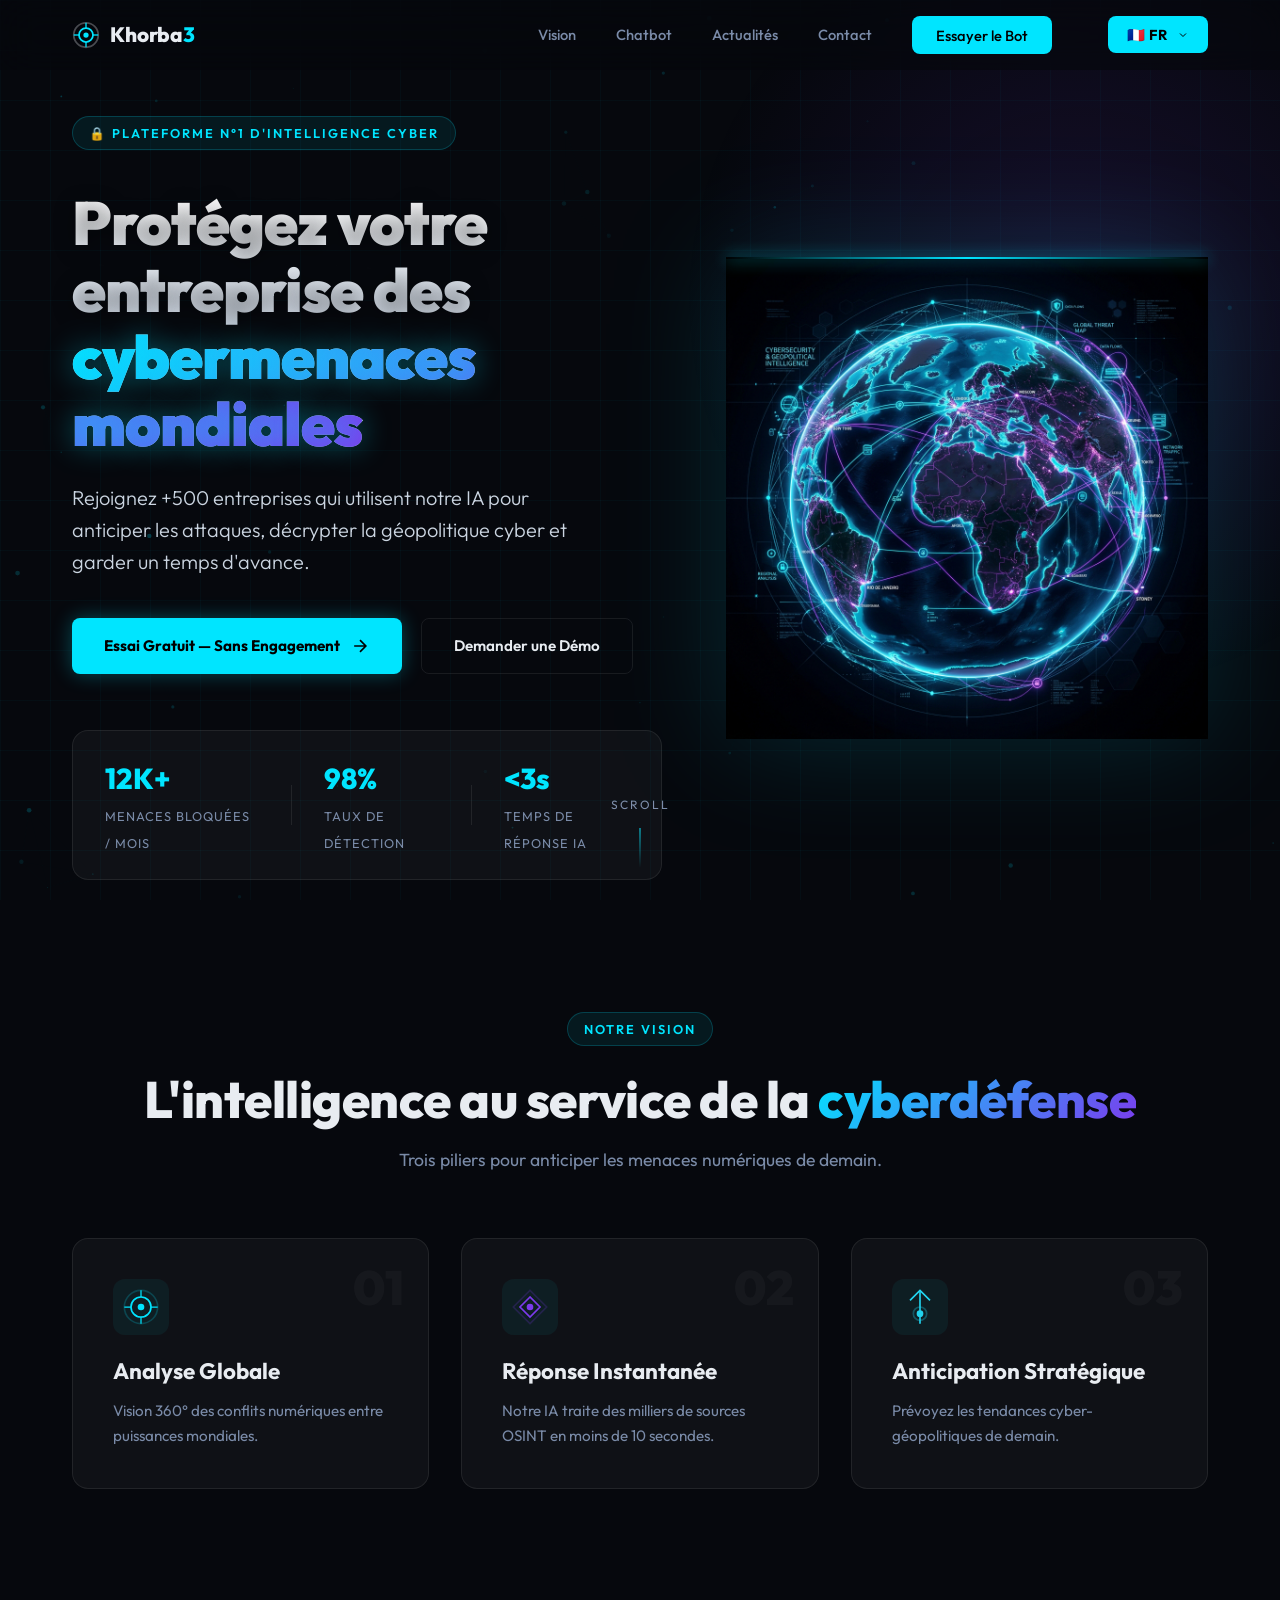
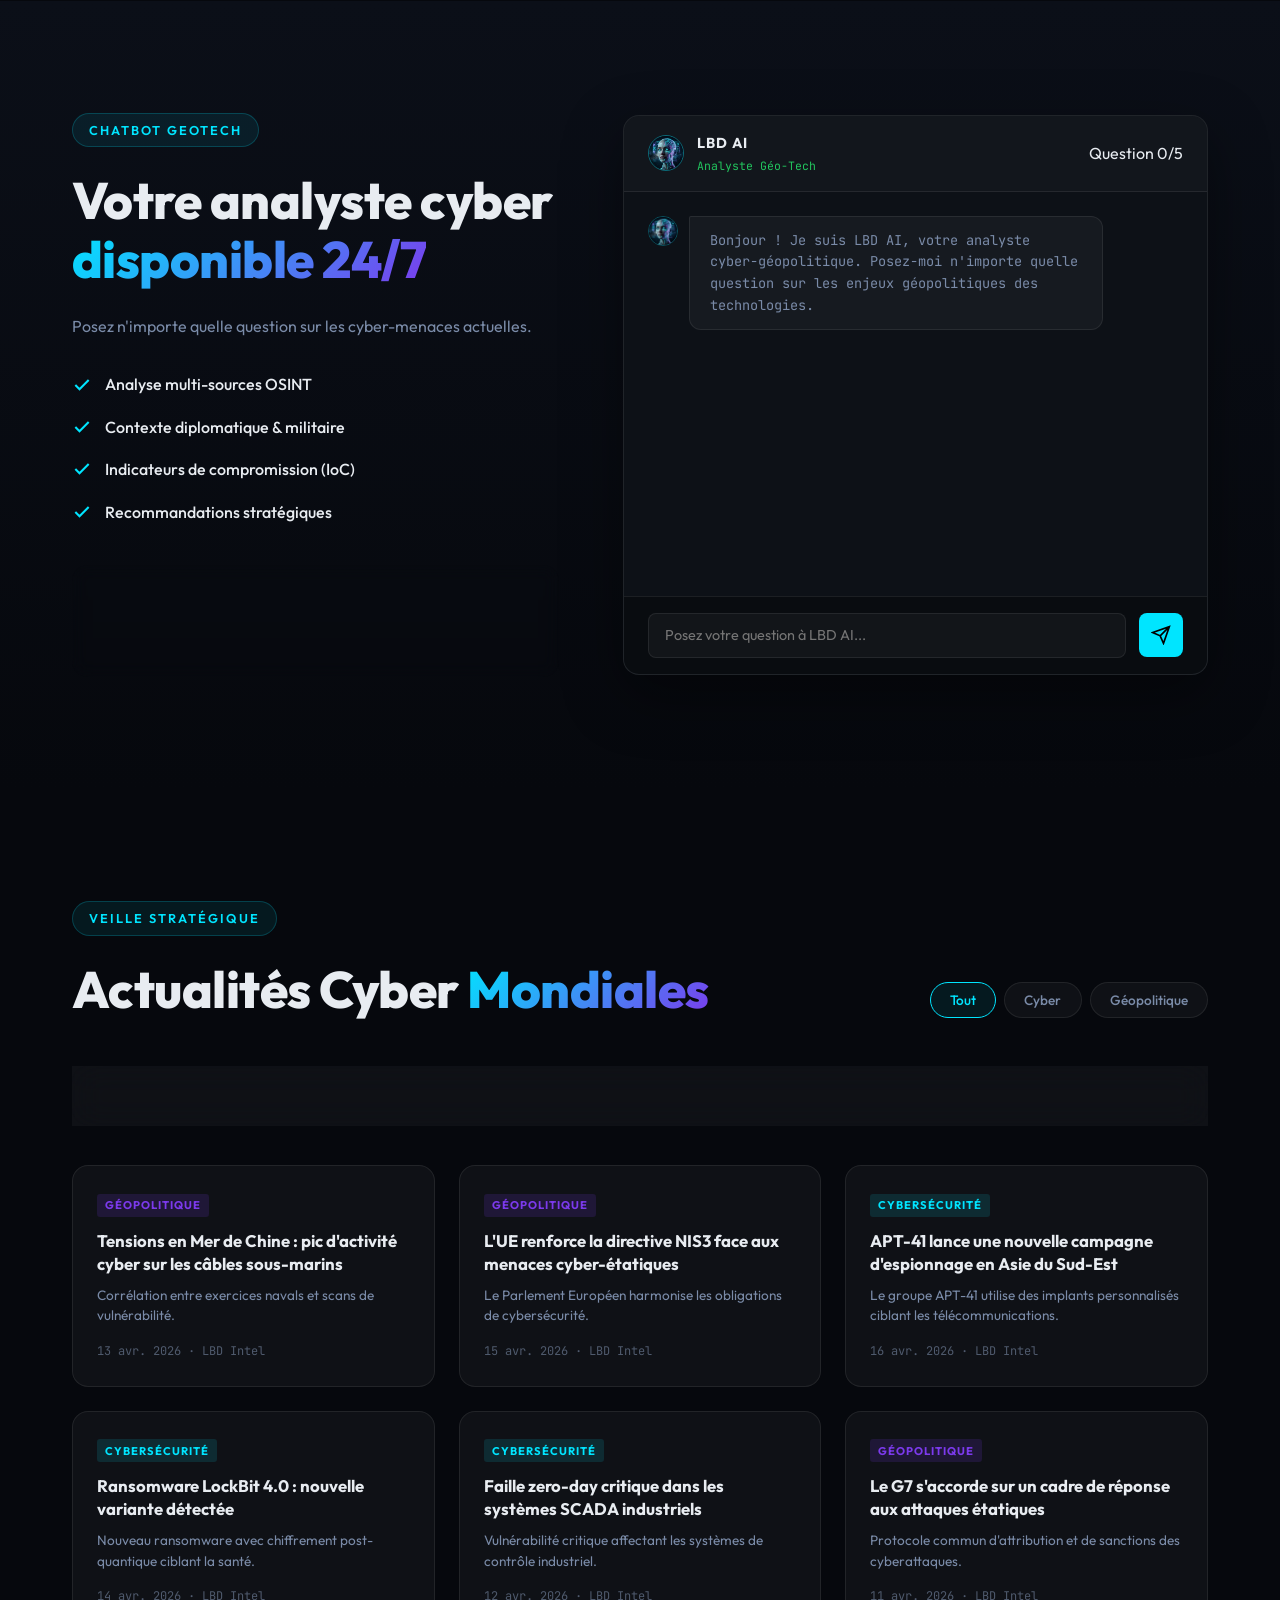
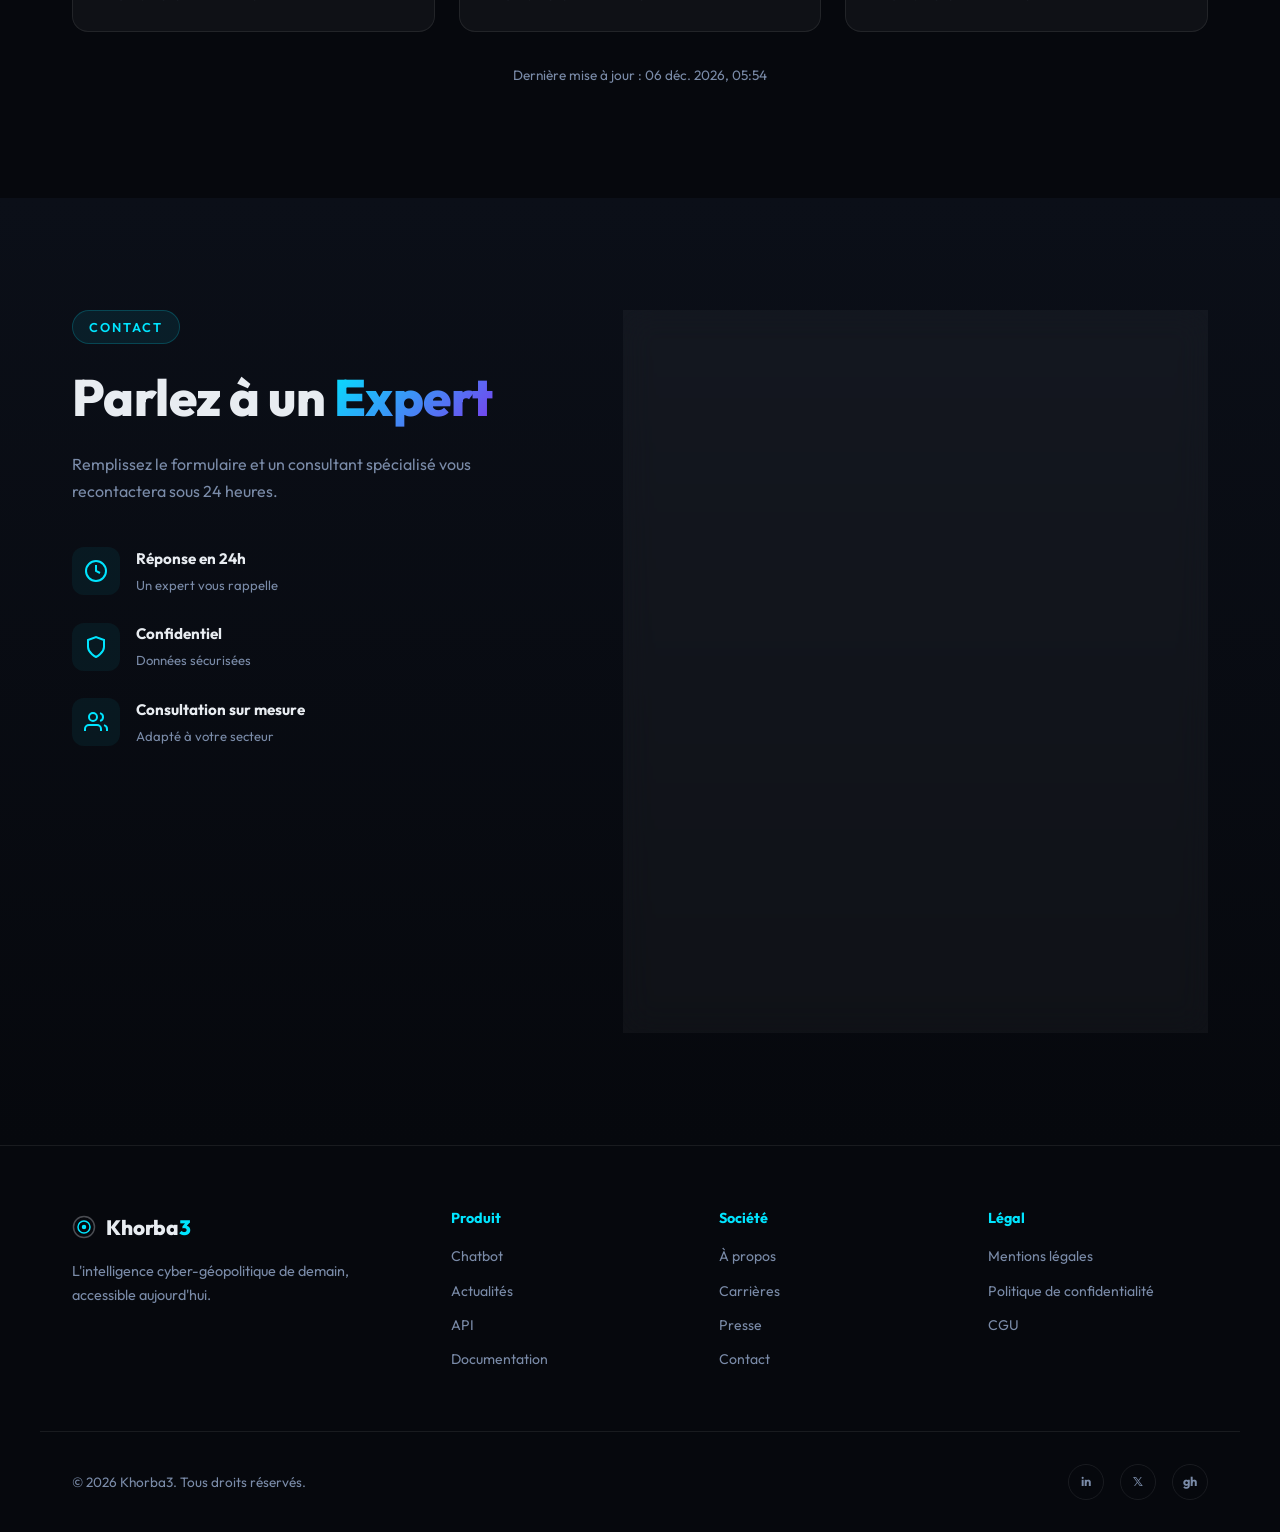
==== commit c42d7799: "Ajout mentions legales et CGU conformes RGPD/ISO/Loi25" ====
--- a/index.html
+++ b/index.html
@@ -362,13 +362,13 @@
             </div>
             <div class="footer-col">
                 <h4 data-i18n="footer_col3">Légal</h4>
-                <a href="#" data-i18n="footer_legal">Mentions légales</a>
-                <a href="#" data-i18n="footer_privacy">Politique de confidentialité</a>
-                <a href="#" data-i18n="footer_terms">CGU</a>
+                <a href="mentions-legales.html" data-i18n="footer_legal">Mentions légales</a>
+                <a href="mentions-legales.html#donnees" data-i18n="footer_privacy">Politique de confidentialité</a>
+                <a href="cgu.html" data-i18n="footer_terms">CGU</a>
             </div>
         </div>
         <div class="footer-bottom container">
-            <p data-i18n="footer_copy">&copy; 2026 LBD AI. Tous droits réservés.</p>
+            <p data-i18n="footer_copy">&copy; 2026 Khorba3. Tous droits réservés.</p>
             <div class="footer-socials">
                 <a href="#" aria-label="LinkedIn">in</a>
                 <a href="#" aria-label="Twitter">𝕏</a>
